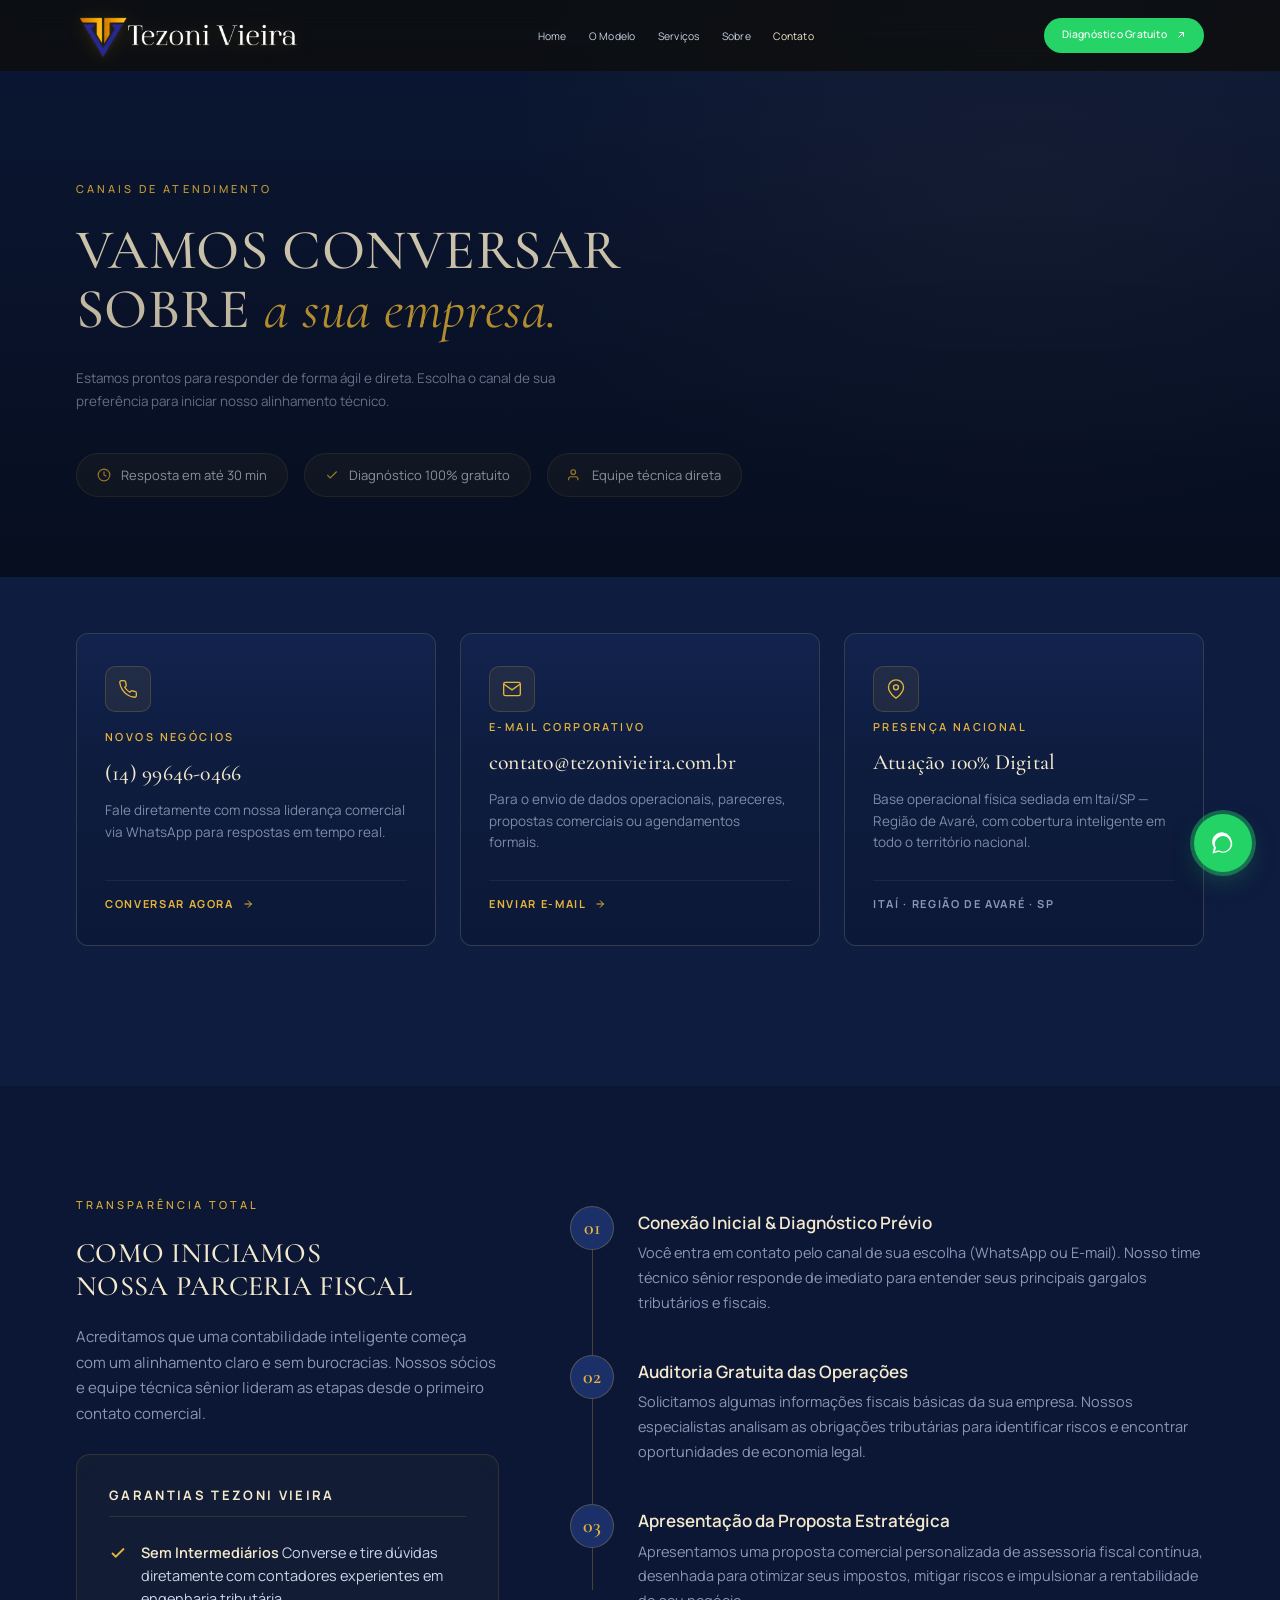
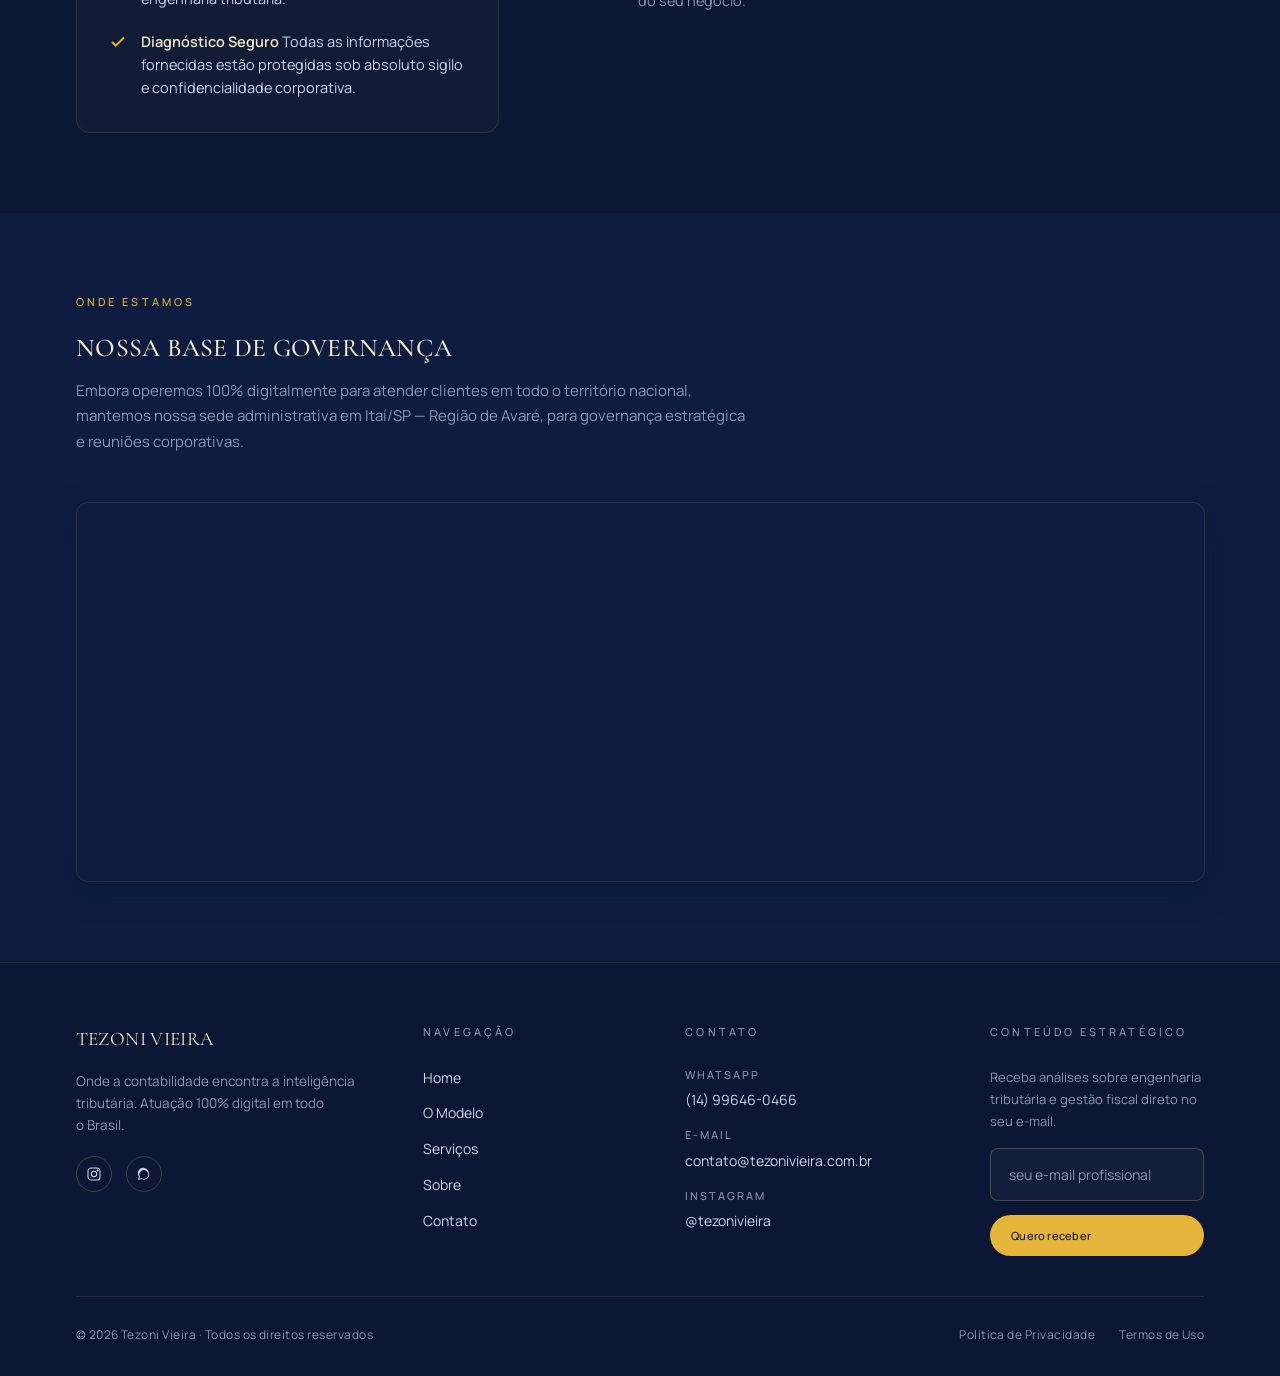
==== contato.html @ f027169f "Converter imagens para WebP e otimizar performance - Todas as imagens PNG/JPEG convertidas para WebP" ====
<!doctype html>
<html lang="pt-BR">
<head>
<!-- Google Tag Manager -->
<script>(function(w,d,s,l,i){w[l]=w[l]||[];w[l].push({'gtm.start':
new Date().getTime(),event:'gtm.js'});var f=d.getElementsByTagName(s)[0],
j=d.createElement(s),dl=l!='dataLayer'?'&l='+l:'';j.async=true;j.src=
'https://www.googletagmanager.com/gtm.js?id='+i+dl;f.parentNode.insertBefore(j,f);
})(window,document,'script','dataLayer','GTM-M9VPGPZN');</script>
<!-- End Google Tag Manager -->
  <meta charset="utf-8">
  <meta name="viewport" content="width=device-width,initial-scale=1">
  <title>Contato | Tezoni Vieira</title>
  <meta name="description" content="Fale diretamente com os sócios e especialistas da Tezoni Vieira. Atendimento ágil, e-mail e diagnóstico tributário gratuito.">
  <link rel="preconnect" href="https://fonts.googleapis.com">
  <link rel="preconnect" href="https://fonts.gstatic.com" crossorigin>
  <link href="https://fonts.googleapis.com/css2?family=Cormorant+Garamond:ital,wght@0,400;0,500;0,600;0,700;1,400;1,500;1,600&family=Manrope:wght@400;500;600;700&display=swap" rel="stylesheet">
  <link rel="stylesheet" href="styles.css">
  <style>
    /* ── Contato page styles ── */

    /* Grid de contatos principal */
    .ct-grid {
      display: grid;
      grid-template-columns: repeat(3, 1fr);
      gap: 24px;
      margin-bottom: 80px;
    }
    .ct-card {
      position: relative;
      border-radius: 12px;
      overflow: hidden;
      aspect-ratio: 1.15;
      display: flex;
      flex-direction: column;
      text-decoration: none;
      border: 1px solid var(--line);
      background: var(--bg-card);
      transition: border-color 0.4s ease, transform 0.4s ease, box-shadow 0.4s ease;
    }
    .ct-card:hover {
      border-color: var(--tan);
      transform: translateY(-4px);
      box-shadow: 0 12px 30px rgba(11, 23, 52, 0.5), 0 0 20px rgba(229, 180, 58, 0.08);
    }
    .ct-bg {
      position: absolute;
      inset: 0;
      background-size: cover;
      background-position: center;
      transition: transform .7s ease, filter .7s ease;
      filter: grayscale(40%) brightness(0.6);
    }
    .ct-card:hover .ct-bg {
      transform: scale(1.06);
      filter: grayscale(0%) brightness(0.8);
    }
    .ct-overlay {
      position: absolute;
      inset: 0;
      background: linear-gradient(to top, rgba(11,23,52,0.95) 0%, rgba(11,23,52,0.7) 60%, rgba(11,23,52,0.3) 100%);
      display: flex;
      flex-direction: column;
      padding: 32px 28px;
      transition: background .4s;
      z-index: 2;
    }
    .ct-card:hover .ct-overlay {
      background: linear-gradient(to top, rgba(11,23,52,0.98) 0%, rgba(229,180,58,0.1) 100%);
    }
    .ct-icon {
      width: 46px;
      height: 46px;
      border-radius: 10px;
      background: rgba(229,180,58,0.08);
      border: 1px solid rgba(229,180,58,0.2);
      display: grid;
      place-items: center;
      color: var(--tan);
      margin-bottom: auto;
      transition: all 0.3s ease;
    }
    .ct-card:hover .ct-icon {
      background: rgba(229,180,58,0.18);
      border-color: var(--tan);
      color: var(--cream);
    }
    .ct-label {
      font-size: 11px;
      letter-spacing: 0.22em;
      text-transform: uppercase;
      color: var(--tan);
      margin-bottom: 8px;
      font-weight: 600;
    }
    .ct-val {
      font-family: 'Cormorant Garamond', serif;
      font-size: 1.7rem;
      color: var(--cream);
      font-weight: 500;
      margin-bottom: 8px;
      letter-spacing: 0.01em;
    }
    .ct-text {
      font-size: 13.5px;
      color: var(--text-soft);
      line-height: 1.6;
      opacity: 0.9;
      margin-bottom: 20px;
    }
    .ct-action {
      margin-top: auto;
      display: flex;
      align-items: center;
      gap: 8px;
      font-family: 'Manrope', sans-serif;
      font-size: 11px;
      font-weight: 700;
      color: var(--tan);
      text-transform: uppercase;
      letter-spacing: 0.15em;
      padding-top: 14px;
      border-top: 1px solid rgba(255,255,255,0.06);
      transition: color 0.3s ease;
    }
    .ct-card:hover .ct-action {
      color: var(--cream);
    }
    .ct-arrow {
      transition: transform 0.3s ease;
    }
    .ct-card:hover .ct-arrow {
      transform: translate(3px, -3px);
    }

    /* Hero Badges */
    .ct-hero-badges {
      display: flex;
      gap: 16px;
      margin-top: 40px;
      flex-wrap: wrap;
    }
    .ct-badge {
      display: flex;
      align-items: center;
      gap: 10px;
      padding: 10px 20px;
      background: rgba(229,180,58,0.06);
      border: 1px solid var(--line);
      border-radius: 999px;
      font-size: 13px;
      color: var(--text);
      transition: border-color 0.3s, background 0.3s;
    }
    .ct-badge:hover {
      border-color: rgba(229,180,58,0.3);
      background: rgba(229,180,58,0.1);
    }
    .ct-badge svg {
      flex: 0 0 14px;
      color: var(--tan);
    }

    /* Layout timeline e diferenciais */
    .ct-flow {
      display: grid;
      grid-template-columns: 1.2fr 1.8fr;
      gap: 72px;
      margin-top: 30px;
      align-items: start;
    }
    .ct-callout {
      background: rgba(229,180,58,0.03);
      border: 1px solid var(--line);
      border-radius: 14px;
      padding: 32px;
      margin-top: 24px;
      box-shadow: inset 0 0 20px rgba(229,180,58,0.02);
    }
    .ct-callout h3 {
      font-family: 'Manrope', sans-serif;
      font-size: 13px;
      font-weight: 700;
      color: var(--cream);
      letter-spacing: 0.18em;
      text-transform: uppercase;
      margin-bottom: 24px;
      border-bottom: 1px solid var(--line);
      padding-bottom: 12px;
    }
    .ct-callout-item {
      display: flex;
      align-items: flex-start;
      gap: 14px;
      font-size: 14.5px;
      color: var(--text);
      margin-bottom: 20px;
      line-height: 1.6;
    }
    .ct-callout-item:last-child {
      margin-bottom: 0;
    }
    .ct-callout-item strong {
      color: var(--cream);
      font-weight: 600;
    }
    .ct-callout-item svg {
      flex: 0 0 18px;
      color: var(--tan);
      margin-top: 3px;
    }

    .steps-list {
      position: relative;
      display: flex;
      flex-direction: column;
      gap: 40px;
    }
    .steps-list::before {
      content: "";
      position: absolute;
      left: 22px;
      top: 24px;
      bottom: 24px;
      width: 1px;
      background: var(--line-2);
      z-index: 1;
    }
    .step-item {
      position: relative;
      display: flex;
      gap: 24px;
    }
    .step-number {
      flex: 0 0 44px;
      height: 44px;
      border-radius: 50%;
      background: var(--bg-card-2);
      border: 1px solid var(--line-2);
      color: var(--tan);
      font-family: 'Cormorant Garamond', serif;
      font-size: 20px;
      font-weight: 600;
      display: grid;
      place-items: center;
      position: relative;
      z-index: 2;
      transition: all 0.3s ease;
    }
    .step-item:hover .step-number {
      background: var(--tan);
      color: #1a1612;
      border-color: var(--tan);
    }
    .step-content {
      flex: 1;
      padding-top: 6px;
    }
    .step-content h3 {
      font-family: 'Manrope', sans-serif;
      font-size: 17px;
      font-weight: 600;
      color: var(--cream);
      margin-bottom: 8px;
      text-transform: none;
      letter-spacing: 0;
    }
    .step-content p {
      font-size: 14.5px;
      color: var(--text-soft);
      line-height: 1.7;
      margin: 0;
    }

    /* Seção Mapa e Localização */
    .map-container {
      position: relative;
      width: 100%;
      height: 380px;
      border-radius: 12px;
      overflow: hidden;
      border: 1px solid var(--line);
      margin-top: 48px;
      box-shadow: 0 10px 30px rgba(11,23,52,0.4);
    }
    .map-container iframe {
      width: 100%;
      height: 100%;
      border: 0;
      filter: grayscale(1) invert(0.92) contrast(1.1) brightness(0.95);
      opacity: 0.85;
      transition: all 0.5s ease;
    }
    .map-container:hover iframe {
      opacity: 1;
      filter: grayscale(0.4) invert(0.92) contrast(1.1) brightness(0.95);
    }

    /* Responsividade */
    @media(max-width:920px){
      .ct-grid {
        grid-template-columns: 1fr;
        gap: 20px;
        margin-bottom: 60px;
      }
      .ct-card {
        aspect-ratio: auto;
        min-height: 220px;
      }
      .ct-flow {
        grid-template-columns: 1fr;
        gap: 48px;
      }
      .map-container {
        height: 300px;
        margin-top: 32px;
      }
    }
  </style>
</head>
<body>
<!-- Google Tag Manager (noscript) -->
<noscript><iframe src="https://www.googletagmanager.com/ns.html?id=GTM-M9VPGPZN"
height="0" width="0" style="display:none;visibility:hidden"></iframe></noscript>
<!-- End Google Tag Manager (noscript) -->

<div class="bg-texture"></div>

<header class="site-header" id="siteHeader">
  <div class="container nav">
    <a class="brand brand-mark" href="index.html" aria-label="Tezoni Vieira">
      <img src="images/logo_premium.webp" alt="Tezoni Vieira" class="brand-logo brand-logo-premium">
    </a>
    <nav><ul class="nav-links">
      <li><a href="index.html">Home</a></li>
      <li><a href="o-modelo.html">O Modelo</a></li>
      <li><a href="servicos.html">Serviços</a></li>
      <li><a href="sobre.html">Sobre</a></li>
      <li><a href="contato.html" class="active">Contato</a></li>
    </ul></nav>
    <div class="nav-cta">
      <a class="btn btn-whatsapp" href="https://wa.me/5514996460466?text=Ol%C3%A1%2C%20vi%20seu%20site%20no%20Google.%20Gostaria%20de%20mais%20informa%C3%A7%C3%B5es." target="_blank" rel="noopener">
        <span>Diagnóstico Gratuito</span>
        <svg class="btn-arrow" width="12" height="12" viewBox="0 0 24 24" fill="none" stroke="currentColor" stroke-width="2"><path d="M7 17L17 7M9 7h8v8"/></svg>
      </a>
      <button class="menu-toggle" aria-label="Menu"><span></span></button>
    </div>
  </div>
</header>

<!-- HERO -->
<section class="hero" style="padding-top:180px;padding-bottom:80px">
  <div class="container">
    <div style="max-width:760px">
      <span class="eyebrow">Canais de Atendimento</span>
      <h1>Vamos conversar sobre <em class="accent">a sua empresa.</em></h1>
      <p class="lead" style="margin-top:20px">Estamos prontos para responder de forma ágil e direta. Escolha o canal de sua preferência para iniciar nosso alinhamento técnico.</p>
      <div class="ct-hero-badges">
        <span class="ct-badge"><svg width="14" height="14" viewBox="0 0 24 24" fill="none" stroke="currentColor" stroke-width="2"><circle cx="12" cy="12" r="10"/><polyline points="12 6 12 12 16 14"/></svg>Resposta em até 30 min</span>
        <span class="ct-badge"><svg width="14" height="14" viewBox="0 0 24 24" fill="none" stroke="currentColor" stroke-width="2"><polyline points="20 6 9 17 4 12"/></svg>Diagnóstico 100% gratuito</span>
        <span class="ct-badge"><svg width="14" height="14" viewBox="0 0 24 24" fill="none" stroke="currentColor" stroke-width="2"><path d="M17 21v-2a4 4 0 0 0-4-4H5a4 4 0 0 0-4 4v2"/><circle cx="9" cy="7" r="4"/></svg>Equipe técnica direta</span>
      </div>
    </div>
  </div>
</section>

<!-- CANAIS DIRETOS -->
<section class="section section--alt" style="padding-top:56px; padding-bottom:60px">
  <div class="container">
    
    <div class="ct-grid">
      <!-- WhatsApp Comercial -->
      <a href="https://wa.me/5514996460466?text=Ol%C3%A1%2C%20vi%20seu%20site%20no%20Google.%20Gostaria%20de%20mais%20informa%C3%A7%C3%B5es." target="_blank" class="ct-card reveal">
        <div class="ct-bg" style="background-image:url('https://images.unsplash.com/photo-1556740758-90de374c12ad?q=80&w=800&auto=format&fit=crop')"></div>
        <div class="ct-overlay">
          <div class="ct-icon">
            <svg width="20" height="20" viewBox="0 0 24 24" fill="none" stroke="currentColor" stroke-width="1.6"><path d="M22 16.92v3a2 2 0 0 1-2.18 2 19.79 19.79 0 0 1-8.63-3.07 19.5 19.5 0 0 1-6-6 19.79 19.79 0 0 1-3.07-8.67A2 2 0 0 1 4.11 2h3a2 2 0 0 1 2 1.72 12.84 12.84 0 0 0 .7 2.81 2 2 0 0 1-.45 2.11L8.09 9.91a16 16 0 0 0 6 6l1.27-1.27a2 2 0 0 1 2.11-.45 12.84 12.84 0 0 0 2.81.7A2 2 0 0 1 22 16.92z"/></svg>
          </div>
          <div class="ct-label">Novos Negócios</div>
          <div class="ct-val">(14) 99646-0466</div>
          <div class="ct-text">Fale diretamente com nossa liderança comercial via WhatsApp para respostas em tempo real.</div>
          <div class="ct-action">
            <span>Conversar Agora</span>
            <svg class="ct-arrow" width="12" height="12" viewBox="0 0 24 24" fill="none" stroke="currentColor" stroke-width="2"><path d="M5 12h14M12 5l7 7-7 7"/></svg>
          </div>
        </div>
      </a>

      <!-- E-mail Central -->
      <a href="mailto:contato@tezonivieira.com.br" class="ct-card reveal">
        <div class="ct-bg" style="background-image:url('https://images.unsplash.com/photo-1521791136064-7986c2920216?q=80&w=800&auto=format&fit=crop')"></div>
        <div class="ct-overlay">
          <div class="ct-icon">
            <svg width="20" height="20" viewBox="0 0 24 24" fill="none" stroke="currentColor" stroke-width="1.6"><path d="M4 4h16c1.1 0 2 .9 2 2v12c0 1.1-.9 2-2 2H4c-1.1 0-2-.9-2-2V6c0-1.1.9-2 2-2z"/><polyline points="22,6 12,13 2,6"/></svg>
          </div>
          <div class="ct-label">E-mail Corporativo</div>
          <div class="ct-val">contato@tezonivieira.com.br</div>
          <div class="ct-text">Para o envio de dados operacionais, pareceres, propostas comerciais ou agendamentos formais.</div>
          <div class="ct-action">
            <span>Enviar E-mail</span>
            <svg class="ct-arrow" width="12" height="12" viewBox="0 0 24 24" fill="none" stroke="currentColor" stroke-width="2"><path d="M5 12h14M12 5l7 7-7 7"/></svg>
          </div>
        </div>
      </a>

      <!-- Sede Física / Presença -->
      <div class="ct-card reveal">
        <div class="ct-bg" style="background-image:url('https://images.unsplash.com/photo-1497215728101-856f4ea42174?q=80&w=800&auto=format&fit=crop')"></div>
        <div class="ct-overlay">
          <div class="ct-icon">
            <svg width="20" height="20" viewBox="0 0 24 24" fill="none" stroke="currentColor" stroke-width="1.6"><path d="M21 10c0 7-9 13-9 13s-9-6-9-13a9 9 0 0 1 18 0z"/><circle cx="12" cy="10" r="3"/></svg>
          </div>
          <div class="ct-label">Presença Nacional</div>
          <div class="ct-val">Atuação 100% Digital</div>
          <div class="ct-text">Base operacional física sediada em Itaí/SP — Região de Avaré, com cobertura inteligente em todo o território nacional.</div>
          <div class="ct-action select-none" style="border-top: 1px solid rgba(255,255,255,0.06);">
            <span style="color:var(--text-soft)">Itaí · Região de Avaré · SP</span>
          </div>
        </div>
      </div>
    </div>

  </div>
</section>

<!-- TIMELINE DE ONBOARDING -->
<section class="section" style="padding-top:80px; padding-bottom:80px">
  <div class="container">
    
    <div class="ct-flow">
      <!-- Coluna da Esquerda: Filosofia de Atendimento -->
      <div class="reveal">
        <span class="eyebrow">Transparência total</span>
        <h2 style="font-size:2.2rem; line-height:1.2; margin-bottom:20px">Como iniciamos nossa parceria fiscal</h2>
        <p style="color:var(--text-soft); font-size:15px; line-height:1.7; margin-bottom:28px">
          Acreditamos que uma contabilidade inteligente começa com um alinhamento claro e sem burocracias. Nossos sócios e equipe técnica sênior lideram as etapas desde o primeiro contato comercial.
        </p>

        <div class="ct-callout">
          <h3>Garantias Tezoni Vieira</h3>
          <div class="ct-callout-item">
            <svg width="18" height="18" viewBox="0 0 24 24" fill="none" stroke="currentColor" stroke-width="2.5"><polyline points="20 6 9 17 4 12"/></svg>
            <div>
              <strong>Sem Intermediários</strong>
              <span>Converse e tire dúvidas diretamente com contadores experientes em engenharia tributária.</span>
            </div>
          </div>
          <div class="ct-callout-item">
            <svg width="18" height="18" viewBox="0 0 24 24" fill="none" stroke="currentColor" stroke-width="2.5"><polyline points="20 6 9 17 4 12"/></svg>
            <div>
              <strong>Diagnóstico Seguro</strong>
              <span>Todas as informações fornecidas estão protegidas sob absoluto sigilo e confidencialidade corporativa.</span>
            </div>
          </div>
        </div>
      </div>

      <!-- Coluna da Direita: Os Passos -->
      <div class="reveal" style="padding-top:10px">
        <div class="steps-list">
          <!-- Passo 1 -->
          <div class="step-item">
            <div class="step-number">01</div>
            <div class="step-content">
              <h3>Conexão Inicial & Diagnóstico Prévio</h3>
              <p>Você entra em contato pelo canal de sua escolha (WhatsApp ou E-mail). Nosso time técnico sênior responde de imediato para entender seus principais gargalos tributários e fiscais.</p>
            </div>
          </div>

          <!-- Passo 2 -->
          <div class="step-item">
            <div class="step-number">02</div>
            <div class="step-content">
              <h3>Auditoria Gratuita das Operações</h3>
              <p>Solicitamos algumas informações fiscais básicas da sua empresa. Nossos especialistas analisam as obrigações tributárias para identificar riscos e encontrar oportunidades de economia legal.</p>
            </div>
          </div>

          <!-- Passo 3 -->
          <div class="step-item">
            <div class="step-number">03</div>
            <div class="step-content">
              <h3>Apresentação da Proposta Estratégica</h3>
              <p>Apresentamos uma proposta comercial personalizada de assessoria fiscal contínua, desenhada para otimizar seus impostos, mitigar riscos e impulsionar a rentabilidade do seu negócio.</p>
            </div>
          </div>
        </div>
      </div>
    </div>

  </div>
</section>

<!-- LOCALIZAÇÃO / MAPA -->
<section class="section section--alt" style="padding-top:80px; padding-bottom:80px">
  <div class="container">
    <div style="max-width:680px; margin-bottom:40px" class="reveal">
      <span class="eyebrow">Onde Estamos</span>
      <h2 style="font-size:2rem; margin-bottom:16px">Nossa Base de Governança</h2>
      <p style="color:var(--text-soft); font-size:15px; margin:0">Embora operemos 100% digitalmente para atender clientes em todo o território nacional, mantemos nossa sede administrativa em Itaí/SP — Região de Avaré, para governança estratégica e reuniões corporativas.</p>
    </div>

    <div class="map-container reveal">
      <iframe src="https://www.google.com/maps/embed?pb=!1m18!1m12!1m3!1d3656.0!2d-49.090019!3d-23.4198041!2m3!1f0!2f0!3f0!3m2!1i1024!2i768!4f13.1!3m3!1m2!1s0x94c16bfcc7c9dd15%3A0x7dde608e6b63e17e!2sTezoni%20Vieira%20Assessoria%20Tribut%C3%A1ria!5e0!3m2!1spt!2sbr!4v1716681600000!5m2!1spt!2sbr" allowfullscreen="" loading="lazy" referrerpolicy="no-referrer-when-downgrade"></iframe>
    </div>
  </div>
</section>

<!-- FOOTER -->
<footer class="footer">
  <div class="container">
    <div class="footer-grid">
      <div class="footer-brand">
        <span class="name">Tezoni Vieira</span>
        <p>Onde a contabilidade encontra a inteligência tributária. Atuação 100% digital em todo o Brasil.</p>
        <div class="footer-social">
          <a href="https://instagram.com/tezonivieira" target="_blank" rel="noopener" aria-label="Instagram"><svg viewBox="0 0 24 24" fill="none" stroke="currentColor" stroke-width="1.6"><rect x="3" y="3" width="18" height="18" rx="5"/><circle cx="12" cy="12" r="4"/><circle cx="17.5" cy="6.5" r="0.8" fill="currentColor"/></svg></a>
          <a href="https://wa.me/5514996460466?text=Ol%C3%A1%2C%20vi%20seu%20site%20no%20Google.%20Gostaria%20de%20mais%20informa%C3%A7%C3%B5es." target="_blank" rel="noopener" aria-label="WhatsApp"><svg viewBox="0 0 24 24" fill="currentColor"><path d="M17.6 6.3A8 8 0 0 0 4.2 15.6L3 21l5.5-1.4a8 8 0 0 0 11-9.6 8 8 0 0 0-1.9-3.7zM12 19.4a6.6 6.6 0 0 1-3.4-1l-.2-.1-3.3.9.9-3.2-.2-.3a6.7 6.7 0 1 1 6.2 3.7z"/></svg></a>
        </div>
      </div>
      <div>
        <h4>Navegação</h4>
        <ul>
          <li><a href="index.html">Home</a></li>
          <li><a href="o-modelo.html">O Modelo</a></li>
          <li><a href="servicos.html">Serviços</a></li>
          <li><a href="sobre.html">Sobre</a></li>
          <li><a href="contato.html">Contato</a></li>
        </ul>
      </div>
      <div class="footer-contact">
        <h4>Contato</h4>
        <div><strong>WhatsApp</strong>(14) 99646-0466</div>
        <div><strong>E-mail</strong>contato@tezonivieira.com.br</div>
        <div><strong>Instagram</strong>@tezonivieira</div>
      </div>
      <div class="footer-form">
        <h4>Conteúdo estratégico</h4>
        <p style="font-size:13px;color:var(--text-soft);margin-bottom:16px">Receba análises sobre engenharia tributária e gestão fiscal direto no seu e-mail.</p>
        <form class="brasil-form" onsubmit="event.preventDefault();this.querySelector('button').textContent='Inscrito ✓'">
          <input type="email" placeholder="seu e-mail profissional" required>
          <button class="btn btn-tan" type="submit">Quero receber</button>
        </form>
      </div>
    </div>
    <div class="footer-bottom">
      <span>© 2026 Tezoni Vieira · Todos os direitos reservados</span>
      <div style="display:flex;gap:24px"><a href="#">Política de Privacidade</a><a href="#">Termos de Uso</a></div>
    </div>
  </div>
</footer>

<a class="wa-float" href="https://wa.me/5514996460466?text=Ol%C3%A1%2C%20vi%20seu%20site%20no%20Google.%20Gostaria%20de%20mais%20informa%C3%A7%C3%B5es." target="_blank" rel="noopener" aria-label="WhatsApp"><svg viewBox="0 0 24 24" fill="currentColor"><path d="M17.6 6.3A8 8 0 0 0 4.2 15.6L3 21l5.5-1.4a8 8 0 0 0 11-9.6 8 8 0 0 0-1.9-3.7zM12 19.4a6.6 6.6 0 0 1-3.4-1l-.2-.1-3.3.9.9-3.2-.2-.3a6.7 6.7 0 1 1 6.2 3.7z"/></svg></a>

<script>
  // Header scroll effect
  const header = document.getElementById('siteHeader');
  window.addEventListener('scroll', () => {
    header.classList.toggle('scrolled', window.scrollY > 20);
  });

  // Menu mobile
  const toggle = document.querySelector('.menu-toggle');
  const navLinks = document.querySelector('.nav-links');
  toggle && toggle.addEventListener('click', () => {
    const open = navLinks.classList.toggle('nav-open');
    toggle.setAttribute('aria-expanded', open);
  });
  // Close mobile menu on link click
  navLinks && navLinks.querySelectorAll('a').forEach(a => {
    a.addEventListener('click', () => navLinks.classList.remove('nav-open'));
  });

  // Reveal on scroll
  const reveals = document.querySelectorAll('.reveal');
  const obs = new IntersectionObserver((entries) => {
    entries.forEach(e => {
      if (e.isIntersecting) {
        e.target.classList.add('in');
        obs.unobserve(e.target);
      }
    });
  }, { threshold: 0.1, rootMargin: '0px 0px -40px 0px' });
  reveals.forEach(r => obs.observe(r));
</script>
</body>
</html>
---- styles.css ----
/* ==========================================================
   TEZONI VIEIRA — Dark editorial theme (refs site1/site3)
   ========================================================== */

:root{
  /* navy + gold palette (logo-driven) */
  --bg:#0B1734;
  --bg-2:#0E1C3F;
  --bg-3:#13234D;
  --bg-card:#152858;
  --bg-card-2:#1B3068;
  --line:rgba(229,180,58,0.14);
  --line-2:rgba(229,180,58,0.28);
  --tan:#E5B43A;          /* gold from logo, primary CTA */
  --tan-soft:#F2C95A;
  --tan-deep:#B98F22;
  --cream:#F4E9CC;
  --text:#cdd5e8;
  --text-soft:#8b97b5;
  --gold:#E5B43A;
  --gold-soft:#F2C95A;
  --navy:#0B1734;
}

*,*::before,*::after{box-sizing:border-box}
html{scroll-behavior:smooth;background:var(--bg);font-size:80%}
body{
  margin:0;
  font-family:'Manrope',ui-sans-serif,system-ui,sans-serif;
  font-size:1rem;line-height:1.7;
  color:var(--text);
  background:var(--bg);
  -webkit-font-smoothing:antialiased;
  text-rendering:optimizeLegibility;
}
img{display:block;max-width:100%}
a{color:inherit;text-decoration:none}
button{font:inherit;cursor:pointer;border:none;background:none;color:inherit}

/* ---------- Type ---------- */
h1,h2,h3,h4{
  font-family:'Cormorant Garamond','Playfair Display',Georgia,serif;
  font-weight:500;color:var(--cream);letter-spacing:0;margin:0;
  text-wrap:balance;
}
h1,h2{text-transform:uppercase;letter-spacing:0.01em}
h1{font-size:clamp(2.4rem,4.6vw,4.4rem);line-height:1.05;font-weight:500}
h2{font-size:clamp(1.9rem,3.4vw,3rem);line-height:1.1;font-weight:500}
h3{font-size:1.4rem;line-height:1.25;font-weight:500;text-transform:uppercase;letter-spacing:0.02em}
p{margin:0 0 1em;text-wrap:pretty;color:var(--text)}

/* ---------- Layout ---------- */
.container{max-width:1180px;margin:0 auto;padding:0 2rem}
.narrow{max-width:840px;margin:0 auto;padding:0 2rem}
.section{padding:7.5rem 0;position:relative}
.section--alt{background:var(--bg-2)}

/* ---------- Background texture ---------- */
.bg-texture{
  position:absolute;inset:0;pointer-events:none;
  background:
    radial-gradient(ellipse 800px 500px at 10% 20%, rgba(201,168,138,0.04), transparent 60%),
    radial-gradient(ellipse 600px 400px at 90% 80%, rgba(201,168,138,0.03), transparent 60%);
}

/* ---------- Eyebrow ---------- */
.eyebrow{
  display:block;
  font-family:'Manrope',sans-serif;
  font-size:11px;font-weight:500;letter-spacing:0.28em;text-transform:uppercase;
  color:var(--tan);
  margin-bottom:22px;
}

.section-head{margin-bottom:64px;max-width:780px}
.section-head .lead{font-size:1.05rem;color:var(--text-soft);margin-top:18px}

/* ---------- Buttons (pill, tan) ---------- */
.btn{
  display:inline-flex;align-items:center;gap:0.625rem;
  font-family:'Manrope',sans-serif;font-size:0.875rem;font-weight:500;
  padding:0.875rem 1.625rem;border-radius:999px;
  transition:transform .25s ease, background .25s ease, color .25s, border-color .25s;
  letter-spacing:0.02em;
}
.btn-tan{background:var(--tan);color:#1a1612}
.btn-tan:hover{background:var(--tan-soft);transform:translateY(-1px)}
.btn-whatsapp{background:#25D366;color:#fff}
.btn-whatsapp:hover{background:#1ebe57;transform:translateY(-1px);color:#fff}
.btn-ghost{border:1px solid rgba(237,226,210,0.25);color:var(--cream)}
.btn-ghost:hover{border-color:var(--tan);color:var(--tan)}
.btn-arrow{transition:transform .3s}
.btn:hover .btn-arrow{transform:translate(2px,-2px)}

/* ==========================================================
   HEADER
   ========================================================== */
.site-header{
  position:fixed;top:0;left:0;right:0;z-index:80;overflow:visible;
  padding:1.125rem 0;
  background:rgba(14,13,11,0.78);
  backdrop-filter:blur(14px);-webkit-backdrop-filter:blur(14px);
  border-bottom:1px solid transparent;
  transition:border-color .3s, background .3s;
}
.site-header.scrolled{border-bottom-color:var(--line);background:rgba(14,13,11,0.92)}
.nav{display:flex;align-items:center;justify-content:space-between;gap:2.5rem}
.brand{display:flex;align-items:center}
.brand-mark{display:flex;align-items:center}
.brand-logo{
  height:5rem;width:auto;
  position:relative;
  margin-top:-0.875rem;
  margin-bottom:-0.875rem;
}
.brand-logo-premium {
  filter: drop-shadow(0 2px 10px rgba(229, 180, 58, 0.16)) drop-shadow(0 1px 2px rgba(229, 180, 58, 0.08)) saturate(1.15) contrast(1.05);
  transition: all 0.4s cubic-bezier(0.25, 0.8, 0.25, 1);
}
.brand-logo-premium:hover {
  filter: drop-shadow(0 4px 18px rgba(229, 180, 58, 0.35)) drop-shadow(0 2px 4px rgba(229, 180, 58, 0.12)) saturate(1.25) contrast(1.1) brightness(1.03);
  transform: translateY(-1px) scale(1.02);
}
.brand-mark .v{
  width:2rem;height:2rem;display:grid;place-items:center;
}
.brand-mark .name{
  font-family:'Cormorant Garamond',serif;font-size:1.45rem;color:var(--cream);
  letter-spacing:0.02em;text-transform:uppercase;font-weight:500;
  white-space:nowrap;
}
.nav-links{display:flex;gap:1.75rem;list-style:none;margin:0;padding:0}
@media (max-width:1100px){.nav-links{gap:1.25rem}.nav-links a{font-size:0.78rem}}
.nav-links a{
  font-size:0.8125rem;font-weight:400;color:var(--text);letter-spacing:0.02em;
  position:relative;padding:0.375rem 0;transition:color .2s;
  white-space:nowrap;
}
.nav-links a:hover{color:var(--tan)}
.nav-links a.active{color:var(--cream)}
.nav-cta{display:flex;align-items:center;gap:0.875rem}
.nav-cta .btn{padding:0.6875rem 1.375rem;font-size:0.8125rem}
.menu-toggle{display:none;width:2.5rem;height:2.5rem;align-items:center;justify-content:center}
.menu-toggle span{display:block;width:1.375rem;height:1.5px;background:var(--cream);position:relative}
.menu-toggle span::before,.menu-toggle span::after{content:"";position:absolute;left:0;width:1.375rem;height:1.5px;background:var(--cream)}
.menu-toggle span::before{top:-0.375rem}.menu-toggle span::after{top:0.375rem}

/* ==========================================================
   HERO
   ========================================================== */
.hero{
  padding:170px 0 90px;position:relative;overflow:hidden;
  background:
    radial-gradient(ellipse 900px 600px at 80% 30%, rgba(201,168,138,0.06), transparent 60%),
    var(--bg);
}
.hero::before{
  content:"";position:absolute;inset:0;
  background:linear-gradient(180deg, transparent 0%, rgba(0,0,0,0.4) 100%);
  pointer-events:none;z-index:0;
}
/* Imagem do hero — posicionada na seção inteira, lado direito */
.hero .photo{
  position:absolute;
  top:0;right:0;
  width:44%;
  height:100%;
  object-fit:cover;
  object-position:top center;
  display:block;
  z-index:1;
  -webkit-mask-image:
    linear-gradient(to right, transparent 0%, black 32%),
    linear-gradient(to top, transparent 0%, black 18%),
    linear-gradient(to bottom, transparent 0%, black 14%);
  -webkit-mask-composite:destination-in;
  mask-image:
    linear-gradient(to right, transparent 0%, black 32%),
    linear-gradient(to top, transparent 0%, black 18%),
    linear-gradient(to bottom, transparent 0%, black 14%);
  mask-composite:intersect;
}
.hero-grid{
  display:grid;grid-template-columns:1.1fr 0.9fr;gap:72px;align-items:center;position:relative;z-index:2;
}
.hero h1{margin-bottom:28px}
.hero h1 .accent{color:var(--tan);font-style:italic;text-transform:none;font-weight:400}
.hero .lead{font-size:1.05rem;color:var(--text-soft);margin-bottom:36px;max-width:540px}
.hero-bullets{list-style:none;margin:0 0 40px;padding:0;display:flex;flex-direction:column;gap:14px}
.hero-bullets li{display:flex;align-items:flex-start;gap:14px;font-size:14.5px;color:var(--text)}
.hero-bullets .check{
  flex:0 0 22px;width:22px;height:22px;border-radius:50%;
  background:transparent;border:1px solid var(--tan);color:var(--tan);
  display:grid;place-items:center;font-weight:400;font-size:11px;
  margin-top:3px;
}
.hero-cta{display:flex;align-items:center;gap:16px;flex-wrap:wrap}
.hero-micro{margin-top:20px;font-size:12px;color:var(--text-soft);letter-spacing:0.04em;display:flex;align-items:center;gap:10px}
.hero-micro .dot{width:5px;height:5px;border-radius:50%;background:var(--tan)}

/* HERO VISUAL — apenas container dos chips e deco, imagem está na seção */
.hero-visual{
  position:relative;
  min-height:1px;
}
.hero-visual .deco-circle{
  position:absolute;border:1px dashed rgba(229,180,58,0.3);border-radius:50%;
  pointer-events:none;z-index:3;
}
.hero-visual .deco-circle.c1{width:160px;height:160px;top:30px;left:-30px;animation:spin 40s linear infinite}
.hero-visual .deco-circle.c2{width:90px;height:90px;bottom:60px;right:-20px;border-style:solid;border-color:rgba(229,180,58,0.18);animation:spin 60s linear infinite reverse}
@keyframes spin{to{transform:rotate(360deg)}}
.hero-visual .deco-dots{
  position:absolute;top:20px;right:30px;width:90px;height:90px;
  background-image:radial-gradient(circle, rgba(229,180,58,0.4) 1px, transparent 1px);
  background-size:12px 12px;
  opacity:.6;pointer-events:none;z-index:3;
}
.hero-visual .deco-line{
  position:absolute;left:0;right:0;bottom:18%;height:1px;
  background:linear-gradient(90deg,transparent,rgba(229,180,58,0.35),transparent);
  pointer-events:none;z-index:3;
}
.hero-visual .float-chip{
  position:absolute;z-index:6;
  background:rgba(8,18,42,0.96);
  backdrop-filter:blur(14px);-webkit-backdrop-filter:blur(14px);
  border:1px solid rgba(229,180,58,0.25);
  border-radius:12px;padding:14px 18px;
  display:flex;align-items:center;gap:14px;
  box-shadow:0 8px 32px rgba(0,0,0,0.55), 0 0 0 1px rgba(255,255,255,0.04);
  animation:bob 4s ease-in-out infinite;
  min-width:220px;
}
/* c-stat: canto superior direito, bem na borda */
.hero-visual .float-chip.c-stat{top:8%;right:-24px;animation-delay:.4s}
/* c-trust: meio esquerdo, saindo para fora da coluna */
.hero-visual .float-chip.c-trust{top:42%;left:-32px;animation-delay:1.2s}
.hero-visual .float-chip .ic{
  width:36px;height:36px;border-radius:50%;
  background:var(--tan);color:var(--bg);display:grid;place-items:center;flex:0 0 36px;
  font-family:'Cormorant Garamond',serif;font-weight:700;font-size:0.95rem;letter-spacing:-0.03em;
}
.hero-visual .float-chip strong{
  color:#ffffff;display:block;
  font-family:'Manrope',sans-serif;font-weight:700;font-size:13.5px;
  letter-spacing:-0.01em;line-height:1.3;
}
.hero-visual .float-chip .chip-sub{
  display:block;font-family:'Manrope',sans-serif;font-size:11.5px;
  color:rgba(255,255,255,0.55);margin-top:2px;letter-spacing:0.01em;
}
/* Logo chip — centro horizontal da hero, 70% para baixo verticalmente */
.hero .float-chip.c-logo{
  position:absolute;
  top:70%;
  left:50%;
  margin-left:-90px;
  z-index:8;
  padding:10px;border-radius:50%;min-width:unset;width:180px;height:180px;
  display:flex;justify-content:center;align-items:center;
  background:#ffffff;
  border:2px solid rgba(229,180,58,0.4);
  box-shadow:0 8px 32px rgba(0,0,0,0.5), 0 0 0 6px rgba(229,180,58,0.1);
  animation:bob 4s ease-in-out infinite;animation-delay:2s;
}
.hero .float-chip.c-logo img{
  width:160px;height:160px;border-radius:50%;object-fit:cover;display:block;
}
@keyframes bob{0%,100%{transform:translateY(0)}50%{transform:translateY(-6px)}}
.hero-badge{
  position:absolute;left:-12px;bottom:40px;z-index:2;
  background:var(--bg-card-2);padding:14px 18px;border-radius:6px;
  display:flex;align-items:center;gap:12px;max-width:240px;
  border:1px solid var(--line-2);
  box-shadow:0 20px 40px -20px rgba(0,0,0,0.6);
}
.hero-badge .ic{
  width:36px;height:36px;border-radius:50%;background:var(--tan);color:var(--bg);
  display:grid;place-items:center;flex:0 0 36px;font-weight:600;font-family:'Cormorant Garamond',serif;font-size:1.1rem;
}
.hero-badge .lbl{font-size:12px;color:var(--text);line-height:1.4}
.hero-badge .lbl strong{color:var(--cream);display:block;font-weight:500;font-size:13px;font-family:'Cormorant Garamond',serif}

/* ==========================================================
   SECTION 2 — DIAGNÓSTICO
   ========================================================== */
.diag-body p{font-size:1rem;color:var(--text);line-height:1.8}
.pull-quote{
  margin:48px 0 0;padding:32px 36px;
  background:var(--bg-card);
  border-left:2px solid var(--tan);
  font-family:'Cormorant Garamond',serif;
  font-size:clamp(1.3rem,2.1vw,1.7rem);
  font-style:italic;font-weight:400;
  color:var(--cream);line-height:1.4;
}

/* ==========================================================
   SECTION 3 — COMPARATIVO
   ========================================================== */
.compare{display:grid;grid-template-columns:1fr 1fr;gap:24px;margin-top:48px}
.compare-col{
  padding:44px 36px;border-radius:6px;
  border:1px solid var(--line);
  background:var(--bg-card);
  display:flex;flex-direction:column;
}
.compare-col.tezo{
  background:linear-gradient(165deg, var(--bg-card-2), var(--bg-card));
  border-color:var(--line-2);
  position:relative;overflow:hidden;
}
.compare-col.tezo::before{
  content:"";position:absolute;top:-30%;right:-30%;width:380px;height:380px;
  background:radial-gradient(circle, rgba(201,168,138,0.08), transparent 70%);
  pointer-events:none;
}
.compare-col h3{
  font-family:'Manrope',sans-serif;font-size:11px;font-weight:600;
  letter-spacing:0.28em;text-transform:uppercase;
  margin-bottom:18px;color:var(--text-soft);
}
.compare-col.tezo h3{color:var(--tan)}
.compare-col .title{
  font-family:'Cormorant Garamond',serif;font-size:1.6rem;line-height:1.2;
  text-transform:uppercase;color:var(--cream);font-weight:500;
  margin-bottom:28px;
}
.compare-col.trad .title{color:var(--text-soft)}
.compare-list{list-style:none;margin:0;padding:0}
.compare-list li{
  display:flex;align-items:center;gap:14px;
  padding:16px 0;border-top:1px solid var(--line);font-size:14.5px;
}
.compare-list li:first-child{border-top:0}
.compare-list .icon{
  flex:0 0 22px;width:22px;height:22px;border-radius:50%;
  display:grid;place-items:center;font-weight:500;font-size:11px;
}
.compare-col.trad .icon{background:transparent;border:1px solid rgba(237,226,210,0.18);color:var(--text-soft)}
.compare-col.tezo .icon{background:var(--tan);color:var(--bg)}
.compare-close{
  margin:56px auto 0;max-width:780px;text-align:center;
  font-family:'Cormorant Garamond',serif;font-size:1.4rem;font-style:italic;
  color:var(--cream);line-height:1.45;
}

/* ==========================================================
   SECTION 4 — PILARES (grid like ref site3)
   ========================================================== */
.pillars{display:grid;grid-template-columns:repeat(4,1fr);gap:18px;margin-top:48px}
.pillar{
  background:var(--bg-card);
  border:1px solid var(--line);
  border-radius:6px;
  padding:32px 24px 28px;
  text-align:center;
  position:relative;
  transition:border-color .3s, transform .3s, background .3s;
  display:flex;flex-direction:column;align-items:center;gap:14px;
}
.pillar:hover{border-color:var(--line-2);transform:translateY(-4px);background:var(--bg-card-2)}
.pillar-icon{
  width:54px;height:54px;border-radius:50%;
  background:rgba(201,168,138,0.08);
  border:1px solid var(--line-2);
  color:var(--tan);
  display:grid;place-items:center;
  margin-bottom:6px;
}
.pillar-icon svg{width:22px;height:22px}
.pillar-num{font-family:'Cormorant Garamond',serif;font-style:italic;font-size:.85rem;color:var(--text-soft);letter-spacing:0.18em;}
.pillar-divider{width:24px;height:1px;background:var(--tan);opacity:.5;margin:4px 0}
.pillar h3{font-size:1rem;color:var(--cream);font-family:'Cormorant Garamond',serif;text-transform:uppercase;letter-spacing:0.04em;font-weight:500;line-height:1.25}
.pillar p{font-size:13.5px;color:var(--text-soft);line-height:1.6;margin:0}
.pillars-close{
  margin:64px auto 0;text-align:center;max-width:740px;
  font-family:'Cormorant Garamond',serif;font-size:1.35rem;font-style:italic;
  color:var(--cream);line-height:1.45;
}

/* ==========================================================
   SECTION 5 — PARA QUEM
   ========================================================== */
.audience{display:grid;grid-template-columns:repeat(3,1fr);gap:18px;margin-top:48px}
.aud-card{
  background:var(--bg-card);
  border:1px solid var(--line);
  border-radius:6px;
  padding:32px 28px;
  display:flex;flex-direction:column;gap:14px;
  transition:border-color .3s, transform .3s, background .3s;
}
.aud-card:hover{border-color:var(--line-2);transform:translateY(-3px);background:var(--bg-card-2)}
.aud-icon{width:38px;height:38px;color:var(--tan)}
.aud-card h3{font-family:'Cormorant Garamond',serif;font-size:1.2rem;color:var(--cream);text-transform:uppercase;letter-spacing:0.02em}
.aud-card p{font-size:14px;color:var(--text-soft);margin:0;line-height:1.6}

/* ==========================================================
   SECTION 6 — INCLUSO (lista numerada elegante)
   ========================================================== */
.included{max-width:980px;margin:48px auto 0;display:flex;flex-direction:column}
.incl-item{
  display:grid;grid-template-columns:100px 1fr;gap:32px;align-items:center;
  padding:28px 0;border-top:1px solid var(--line);
}
.incl-item:first-child{border-top:0}
.incl-num{
  font-family:'Cormorant Garamond',serif;font-style:italic;
  font-size:3.2rem;line-height:1;font-weight:400;
  color:var(--tan);
}
.incl-content h3{font-family:'Cormorant Garamond',serif;font-size:1.3rem;color:var(--cream);margin-bottom:6px;text-transform:uppercase;letter-spacing:0.02em}
.incl-content p{font-size:14.5px;color:var(--text-soft);margin:0;line-height:1.6}
.incl-close{
  margin:64px auto 0;text-align:center;max-width:680px;
  font-family:'Cormorant Garamond',serif;font-size:1.5rem;font-style:italic;
  color:var(--cream);
}

/* ==========================================================
   SECTION 7 — NACIONAL
   ========================================================== */
.nacional{display:grid;grid-template-columns:repeat(3,1fr);gap:24px;margin-top:48px}
.nac-card{
  text-align:center;padding:40px 28px;
  background:var(--bg-card);border:1px solid var(--line);border-radius:6px;
  transition:border-color .3s, background .3s;
}
.nac-card:hover{border-color:var(--line-2);background:var(--bg-card-2)}
.nac-icon{
  width:64px;height:64px;margin:0 auto 22px;
  border:1px solid var(--line-2);border-radius:50%;
  display:grid;place-items:center;color:var(--tan);
  background:rgba(201,168,138,0.05);
}
.nac-icon svg{width:26px;height:26px}
.nac-card h3{font-family:'Cormorant Garamond',serif;font-size:1.2rem;color:var(--cream);margin-bottom:10px;text-transform:uppercase;letter-spacing:0.02em}
.nac-card p{font-size:14px;color:var(--text-soft);margin:0;line-height:1.6}

/* ==========================================================
   SECTION 8 — DIFERENCIAL
   ========================================================== */
.editorial p{font-size:1.02rem;color:var(--text);line-height:1.85;margin-bottom:1.4em}
.editorial p:first-of-type::first-letter{
  font-family:'Cormorant Garamond',serif;
  font-size:4.6rem;line-height:0.9;float:left;color:var(--tan);
  padding-right:14px;padding-top:6px;font-weight:500;font-style:italic;
}

/* ==========================================================
   SECTION 9 — NÚMEROS
   ========================================================== */
.numbers-grid{
  display:grid;grid-template-columns:repeat(3,1fr);gap:48px;margin-top:64px;
  position:relative;
}
.num-block{text-align:center;padding:0 16px;position:relative}
.num-block + .num-block::before{
  content:"";position:absolute;left:0;top:18%;bottom:18%;width:1px;background:var(--line);
}
.num-big{
  font-family:'Cormorant Garamond',serif;
  font-size:clamp(4.5rem,8vw,7rem);
  line-height:1;color:var(--tan);font-weight:500;font-style:italic;
  letter-spacing:-0.02em;margin-bottom:8px;
}
.num-divider{width:42px;height:1px;background:var(--tan);margin:18px auto;opacity:.5}
.num-block h3{color:var(--cream);font-family:'Cormorant Garamond',serif;font-size:1.15rem;margin-bottom:10px;text-transform:uppercase;letter-spacing:0.04em}
.num-block p{color:var(--text-soft);font-size:14px;margin:0;line-height:1.55}

/* ==========================================================
   SECTION 10 — FAQ
   ========================================================== */
.faq{max-width:840px;margin:48px auto 0;display:flex;flex-direction:column;gap:12px}
.faq-item{
  background:var(--bg-card);
  border:1px solid var(--line);
  border-radius:6px;
  transition:border-color .3s, background .3s;
}
.faq-item[open]{border-color:var(--line-2);background:var(--bg-card-2)}
.faq-q{
  display:flex;align-items:center;justify-content:space-between;gap:24px;
  padding:22px 28px;cursor:pointer;
  font-family:'Cormorant Garamond',serif;font-size:1.15rem;color:var(--cream);
  list-style:none;text-transform:uppercase;letter-spacing:0.02em;font-weight:500;
}
.faq-q::-webkit-details-marker{display:none}
.faq-icon{
  flex:0 0 28px;width:28px;height:28px;border-radius:50%;
  background:transparent;border:1px solid var(--line-2);color:var(--tan);
  display:grid;place-items:center;font-weight:300;font-size:18px;
  transition:transform .3s, background .3s, color .3s;
}
.faq-item[open] .faq-icon{transform:rotate(45deg);background:var(--tan);color:var(--bg);border-color:var(--tan)}
.faq-a{padding:0 28px 26px;color:var(--text-soft);font-size:14.5px;line-height:1.7}

/* ==========================================================
   SECTION 11 — CTA FINAL
   ========================================================== */
.cta-final{
  background:
    radial-gradient(ellipse 700px 400px at 80% 30%, rgba(201,168,138,0.10), transparent 60%),
    radial-gradient(ellipse 700px 400px at 10% 80%, rgba(201,168,138,0.06), transparent 60%),
    var(--bg-2);
  text-align:center;padding:140px 0;
  position:relative;overflow:hidden;
}
.cta-final h2{margin-bottom:24px}
.cta-final .lead{color:var(--text-soft);font-size:1.05rem;max-width:640px;margin:0 auto 36px}
.cta-final .hero-bullets{max-width:520px;margin:0 auto 40px}
.cta-final .hero-bullets li{justify-content:center}
.cta-final .micro{margin-top:22px;color:var(--text-soft);font-size:13px;font-style:italic;font-family:'Cormorant Garamond',serif}

/* ==========================================================
   "ATENDEMOS TODO BRASIL" + FOOTER (mirror reference site1)
   ========================================================== */
.brasil-section{
  background:
    radial-gradient(ellipse 700px 500px at 30% 50%, rgba(201,168,138,0.04), transparent 60%),
    var(--bg);
  padding:100px 0;
  border-top:1px solid var(--line);
}
.brasil-grid{display:grid;grid-template-columns:1fr 1fr;gap:64px;align-items:center}
.brasil-copy h2{margin-bottom:18px}
.brasil-copy .eyebrow{color:var(--tan)}
.brasil-form{
  background:transparent;
  display:flex;flex-direction:column;gap:14px;
}
.brasil-form input,.brasil-form textarea,.brasil-form select{
  width:100%;background:rgba(255,255,255,0.03);
  border:1px solid var(--line-2);color:var(--cream);
  padding:16px 18px;border-radius:8px;font-family:inherit;font-size:14px;
  transition:border-color .25s, background .25s;
}
.brasil-form textarea{min-height:110px;resize:vertical}
.brasil-form input::placeholder,.brasil-form textarea::placeholder{color:var(--text-soft)}
.brasil-form input:focus,.brasil-form textarea:focus,.brasil-form select:focus{outline:none;border-color:var(--tan);background:rgba(255,255,255,0.05)}
.brasil-form .row{display:flex;gap:14px}
.brasil-form .row > *{flex:1}
.brasil-form .check-line{display:flex;gap:10px;font-size:12px;color:var(--text-soft);align-items:flex-start;line-height:1.5}
.brasil-form .check-line input{width:auto}
.brasil-form .submit{display:flex;justify-content:flex-end;margin-top:6px}

/* ==========================================================
   FOOTER
   ========================================================== */
.footer{
  background:var(--bg);padding:60px 0 30px;
  border-top:1px solid var(--line);
}
.footer-grid{
  display:grid;grid-template-columns:1.4fr 1fr 1.2fr 1fr;gap:48px;
  padding-bottom:40px;border-bottom:1px solid var(--line);
}
.footer-brand .name{
  font-family:'Cormorant Garamond',serif;font-size:1.5rem;color:var(--cream);
  letter-spacing:0.02em;text-transform:uppercase;margin-bottom:14px;display:block;
}
.footer-brand p{font-size:13.5px;color:var(--text-soft);line-height:1.65;max-width:280px;margin-bottom:20px}
.footer-social{display:flex;gap:14px}
.footer-social a{
  width:36px;height:36px;border:1px solid var(--line-2);border-radius:50%;
  display:grid;place-items:center;color:var(--text);transition:color .2s, border-color .2s;
}
.footer-social a:hover{color:var(--tan);border-color:var(--tan)}
.footer-social svg{width:16px;height:16px}
.footer h4{
  font-family:'Manrope',sans-serif;font-size:11px;font-weight:500;letter-spacing:0.28em;
  text-transform:uppercase;color:var(--text-soft);margin-bottom:24px;
}
.footer ul{list-style:none;margin:0;padding:0;display:flex;flex-direction:column;gap:12px}
.footer ul a{color:var(--text);font-size:14px;transition:color .2s}
.footer ul a:hover{color:var(--tan)}
.footer-contact div{margin-bottom:14px;font-size:14px;color:var(--text)}
.footer-contact strong{color:var(--text-soft);display:block;font-size:11px;font-weight:500;letter-spacing:0.18em;text-transform:uppercase;margin-bottom:4px}
.footer-bottom{
  display:flex;justify-content:space-between;align-items:center;
  padding-top:28px;font-size:12px;color:var(--text-soft);flex-wrap:wrap;gap:16px;
  letter-spacing:0.04em;
}
.footer-bottom a:hover{color:var(--tan)}

/* ==========================================================
   WHATSAPP FLOAT
   ========================================================== */
.wa-float{
  position:fixed;bottom:28px;right:28px;z-index:90;
  width:58px;height:58px;border-radius:50%;
  background:#25D366;color:#fff;
  display:grid;place-items:center;
  box-shadow:0 10px 30px -10px rgba(37,211,102,0.5);
  transition:transform .25s;
}
.wa-float:hover{transform:scale(1.06)}
.wa-float svg{width:28px;height:28px}
.wa-float::before{
  content:"";position:absolute;inset:-4px;border-radius:50%;
  background:#25D366;opacity:.4;z-index:-1;
  animation:pulse 2s ease-out infinite;
}
@keyframes pulse{
  0%{transform:scale(1);opacity:.4}
  100%{transform:scale(1.6);opacity:0}
}

/* ==========================================================
   REVEAL
   ========================================================== */
.reveal {
  opacity: 0;
  transform: translateY(32px) scale(0.985);
  transition: opacity 1.2s cubic-bezier(0.16, 1, 0.3, 1), transform 1.2s cubic-bezier(0.16, 1, 0.3, 1);
  will-change: transform, opacity;
}
.reveal.in {
  opacity: 1;
  transform: translateY(0) scale(1);
}
.reveal-stagger > * {
  opacity: 0;
  transform: translateY(32px) scale(0.985);
  transition: opacity 1s cubic-bezier(0.16, 1, 0.3, 1), transform 1s cubic-bezier(0.16, 1, 0.3, 1);
  will-change: transform, opacity;
}
.reveal-stagger.in > * {
  opacity: 1;
  transform: translateY(0) scale(1);
}
.reveal-stagger.in > *:nth-child(1){transition-delay:0ms}
.reveal-stagger.in > *:nth-child(2){transition-delay:100ms}
.reveal-stagger.in > *:nth-child(3){transition-delay:200ms}
.reveal-stagger.in > *:nth-child(4){transition-delay:300ms}
.reveal-stagger.in > *:nth-child(5){transition-delay:400ms}
.reveal-stagger.in > *:nth-child(6){transition-delay:500ms}

/* contact page reuse */
.contact-card{background:var(--bg-card);border:1px solid var(--line);padding:28px;border-radius:8px;margin-bottom:14px;display:flex;align-items:center;gap:18px;transition:border-color .3s, transform .3s}
.contact-card:hover{border-color:var(--tan);transform:translateX(4px)}
.contact-card .ic{width:50px;height:50px;border-radius:50%;background:rgba(201,168,138,0.08);border:1px solid var(--line-2);color:var(--tan);display:grid;place-items:center;flex:0 0 50px}
.contact-card h3{font-family:'Cormorant Garamond',serif;color:var(--cream);font-size:1.15rem;margin-bottom:4px;text-transform:uppercase;letter-spacing:0.02em}
.contact-card p{margin:0;color:var(--text-soft);font-size:13.5px}
.contact-card .big{color:var(--cream);font-weight:500;font-size:1rem}

/* ==========================================================
   RESPONSIVE
   ========================================================== */

/* --- Tablet largo (1024px) --- */
@media (max-width:1024px){
  .pillars{grid-template-columns:repeat(2,1fr)}
  .audience{grid-template-columns:repeat(2,1fr)}
  .footer-grid{grid-template-columns:1fr 1fr;gap:40px}
  .hero-grid{grid-template-columns:1fr 1fr;gap:40px}
  .hero .photo{width:50%}
}

/* --- Tablet / mobile largo (820px) --- */
@media (max-width:820px){
  /* zoom reset — no mobile zoom prejudica layout */
  body{zoom:1}

  .section{padding:72px 0}
  .container,.narrow{padding:0 20px}

  /* HEADER */
  .nav-links{display:none;position:absolute;top:100%;left:0;right:0;
    background:rgba(11,23,52,0.98);backdrop-filter:blur(16px);
    flex-direction:column;gap:0;padding:12px 0;
    border-bottom:1px solid var(--line-2)}
  .nav-links.nav-open{display:flex}
  .nav-links a{padding:14px 24px;font-size:15px;border-bottom:1px solid rgba(255,255,255,0.04)}
  .menu-toggle{display:flex}
  .nav-cta .btn span:not(.btn-arrow){display:none}
  .nav-cta .btn{padding:10px 16px}
  .brand-logo{height:44px;margin-top:-8px;margin-bottom:-8px}

  /* HERO */
  .hero{padding:110px 0 60px}
  .hero-grid{grid-template-columns:1fr;gap:0}
  .hero .photo{
    position:absolute;top:0;left:0;width:100%;height:100%;
    object-fit:cover;object-position:center top;
    opacity:0.18;z-index:0;
    mask-image:none;-webkit-mask-image:none;
  }
  .hero::before{
    background:linear-gradient(180deg, rgba(10,15,30,0.7) 0%, rgba(10,15,30,0.85) 100%);
    z-index:1;
  }
  .hero .float-chip.c-logo{display:none}
  .hero-visual{display:none}
  .hero-copy{text-align:center;position:relative;z-index:2}
  .hero-bullets li{justify-content:flex-start}
  .hero-cta{justify-content:center}
  .hero-micro{justify-content:center}

  /* SEÇÕES */
  .section-head{margin-bottom:40px}
  .compare{grid-template-columns:1fr;gap:16px}
  .compare-col{padding:28px 22px}
  .pillars{grid-template-columns:repeat(2,1fr);gap:14px}
  .audience{grid-template-columns:repeat(2,1fr);gap:14px}
  .nacional{grid-template-columns:1fr;gap:16px}
  .numbers-grid{grid-template-columns:1fr;gap:36px}
  .num-block + .num-block::before{display:none}
  .num-big{font-size:clamp(3.5rem,14vw,5rem)}
  .incl-item{grid-template-columns:60px 1fr;gap:16px;padding:20px 0}
  .incl-num{font-size:2.2rem}
  .pull-quote{padding:24px 22px;font-size:1.2rem}

  /* BRASIL / CONTATO */
  .brasil-grid{grid-template-columns:1fr;gap:40px}
  .brasil-form .row{flex-direction:column}

  /* FOOTER */
  .footer-grid{grid-template-columns:1fr 1fr;gap:32px}
  .footer-bottom{flex-direction:column;text-align:center}

  /* FAQ */
  .faq-q{font-size:1rem;padding:18px 20px}
  .faq-a{padding:0 20px 20px}

  /* CTA FINAL */
  .cta-final{padding:80px 0}
  .cta-final .hero-bullets li{justify-content:flex-start}
}

/* --- Mobile (560px) --- */
@media (max-width:560px){
  .section{padding:56px 0}
  .container,.narrow{padding:0 16px}

  /* TIPOGRAFIA */
  h1{font-size:clamp(2rem,9vw,2.8rem)}
  h2{font-size:clamp(1.6rem,7vw,2.2rem)}

  /* HERO */
  .hero{padding:100px 0 50px}
  .hero .lead{font-size:0.95rem}
  .hero-cta{flex-direction:column;align-items:stretch}
  .hero-cta .btn{justify-content:center}

  /* GRIDS */
  .pillars{grid-template-columns:1fr}
  .audience{grid-template-columns:1fr}
  .footer-grid{grid-template-columns:1fr}
  .numbers-grid{gap:28px}

  /* CHIPS hero — esconde no mobile pequeno */
  .hero-visual .float-chip{display:none}

  /* COMPARATIVO */
  .compare-col .title{font-size:1.3rem}

  /* FAQ */
  .faq-q{font-size:0.95rem;gap:14px}

  /* BRASIL FORM */
  .brasil-form input,.brasil-form textarea,.brasil-form select{font-size:16px}

  /* FOOTER */
  .footer{padding:40px 0 24px}
  .footer-bottom{font-size:11px}

  /* WA FLOAT */
  .wa-float{width:50px;height:50px;bottom:20px;right:16px}
  .wa-float svg{width:24px;height:24px}
}

/* ==========================================================
   PROVA SOCIAL (CARROSSEL)
   ========================================================== */
.social-proof-section {
  padding: 120px 0;
  position: relative;
  background: var(--bg);
  overflow: hidden;
}
.sp-slider-wrap {
  position: relative;
  width: 100%;
  margin-top: 56px;
  overflow: hidden;
}
.sp-slider-track {
  display: flex;
  transition: transform 0.6s cubic-bezier(0.25, 0.8, 0.25, 1);
  gap: 24px;
}
.sp-card {
  flex: 0 0 calc(33.333% - 16px);
  background: var(--bg-card);
  border: 1px solid var(--line);
  border-radius: 16px;
  padding: 40px 32px;
  display: flex;
  flex-direction: column;
  justify-content: space-between;
  min-height: 350px;
  position: relative;
  box-shadow: 0 15px 35px rgba(0,0,0,0.3);
  transition: all 0.4s ease;
}
.sp-card::before {
  content: "";
  position: absolute;
  inset: 0;
  border-radius: 16px;
  padding: 1px;
  background: linear-gradient(180deg, rgba(229,180,58,0.25), transparent 50%);
  -webkit-mask: linear-gradient(#fff 0 0) content-box, linear-gradient(#fff 0 0);
  -webkit-mask-composite: xor;
  mask-composite: exclude;
  pointer-events: none;
}
.sp-card:hover {
  transform: translateY(-6px);
  border-color: rgba(229, 180, 58, 0.35);
  box-shadow: 0 20px 45px rgba(0,0,0,0.5), 0 0 20px rgba(229, 180, 58, 0.06);
}
.sp-stars {
  display: flex;
  gap: 4px;
  color: var(--tan);
  font-size: 13px;
  margin-bottom: 20px;
}
.sp-quote {
  font-family: 'Cormorant Garamond', serif;
  font-size: 1.22rem;
  font-style: italic;
  color: var(--cream);
  line-height: 1.6;
  margin-bottom: 28px;
  position: relative;
  flex-grow: 1;
}
.sp-quote::before {
  content: "“";
  position: absolute;
  top: -24px;
  left: -12px;
  font-size: 4.5rem;
  color: rgba(229, 180, 58, 0.06);
  font-family: 'Cormorant Garamond', serif;
}
.sp-profile {
  display: flex;
  align-items: center;
  gap: 16px;
  border-top: 1px solid rgba(229,180,58,0.08);
  padding-top: 20px;
  margin-top: auto;
}
.sp-avatar {
  width: 44px;
  height: 44px;
  border-radius: 50%;
  border: 1px solid var(--tan);
  background: rgba(229,180,58,0.08);
  display: grid;
  place-items: center;
  color: var(--tan);
  font-weight: 600;
  font-size: 13px;
  flex: 0 0 44px;
  overflow: hidden;
  font-family: 'Manrope', sans-serif;
}
.sp-avatar img {
  width: 100%;
  height: 100%;
  object-fit: cover;
}
.sp-info {
  display: flex;
  flex-direction: column;
  gap: 1px;
}
.sp-name {
  font-family: 'Manrope', sans-serif;
  font-weight: 600;
  font-size: 14px;
  color: #ffffff;
}
.sp-meta {
  font-size: 11px;
  color: var(--text-soft);
}
.sp-tag {
  align-self: flex-start;
  margin-top: 6px;
  font-size: 9px;
  text-transform: uppercase;
  letter-spacing: 0.12em;
  color: var(--tan);
  background: rgba(229,180,58,0.06);
  padding: 3px 10px;
  border-radius: 999px;
  border: 1px solid rgba(229,180,58,0.18);
  font-family: 'Manrope', sans-serif;
  font-weight: 500;
}
.sp-controls {
  display: flex;
  justify-content: center;
  align-items: center;
  gap: 24px;
  margin-top: 48px;
}
.sp-arrow {
  width: 44px;
  height: 44px;
  border-radius: 50%;
  border: 1px solid var(--line-2);
  display: grid;
  place-items: center;
  color: var(--cream);
  cursor: pointer;
  transition: all 0.3s cubic-bezier(0.25, 0.8, 0.25, 1);
  background: rgba(14,23,52,0.4);
}
.sp-arrow:hover {
  background: var(--tan);
  border-color: var(--tan);
  color: #1a1612;
  transform: scale(1.05);
}
.sp-arrow svg {
  width: 16px;
  height: 16px;
}
.sp-dots {
  display: flex;
  gap: 8px;
}
.sp-dot {
  width: 8px;
  height: 8px;
  border-radius: 50%;
  background: rgba(229,180,58,0.2);
  cursor: pointer;
  transition: all 0.3s ease;
}
.sp-dot.active {
  background: var(--tan);
  transform: scale(1.25);
  box-shadow: 0 0 8px rgba(229,180,58,0.5);
}

@media(max-width: 900px) {
  .sp-card {
    flex: 0 0 calc(50% - 12px);
    min-height: 360px;
  }
}
@media(max-width: 600px) {
  .social-proof-section {
    padding: 80px 0;
  }
  .sp-card {
    flex: 0 0 100%;
    min-height: 330px;
}
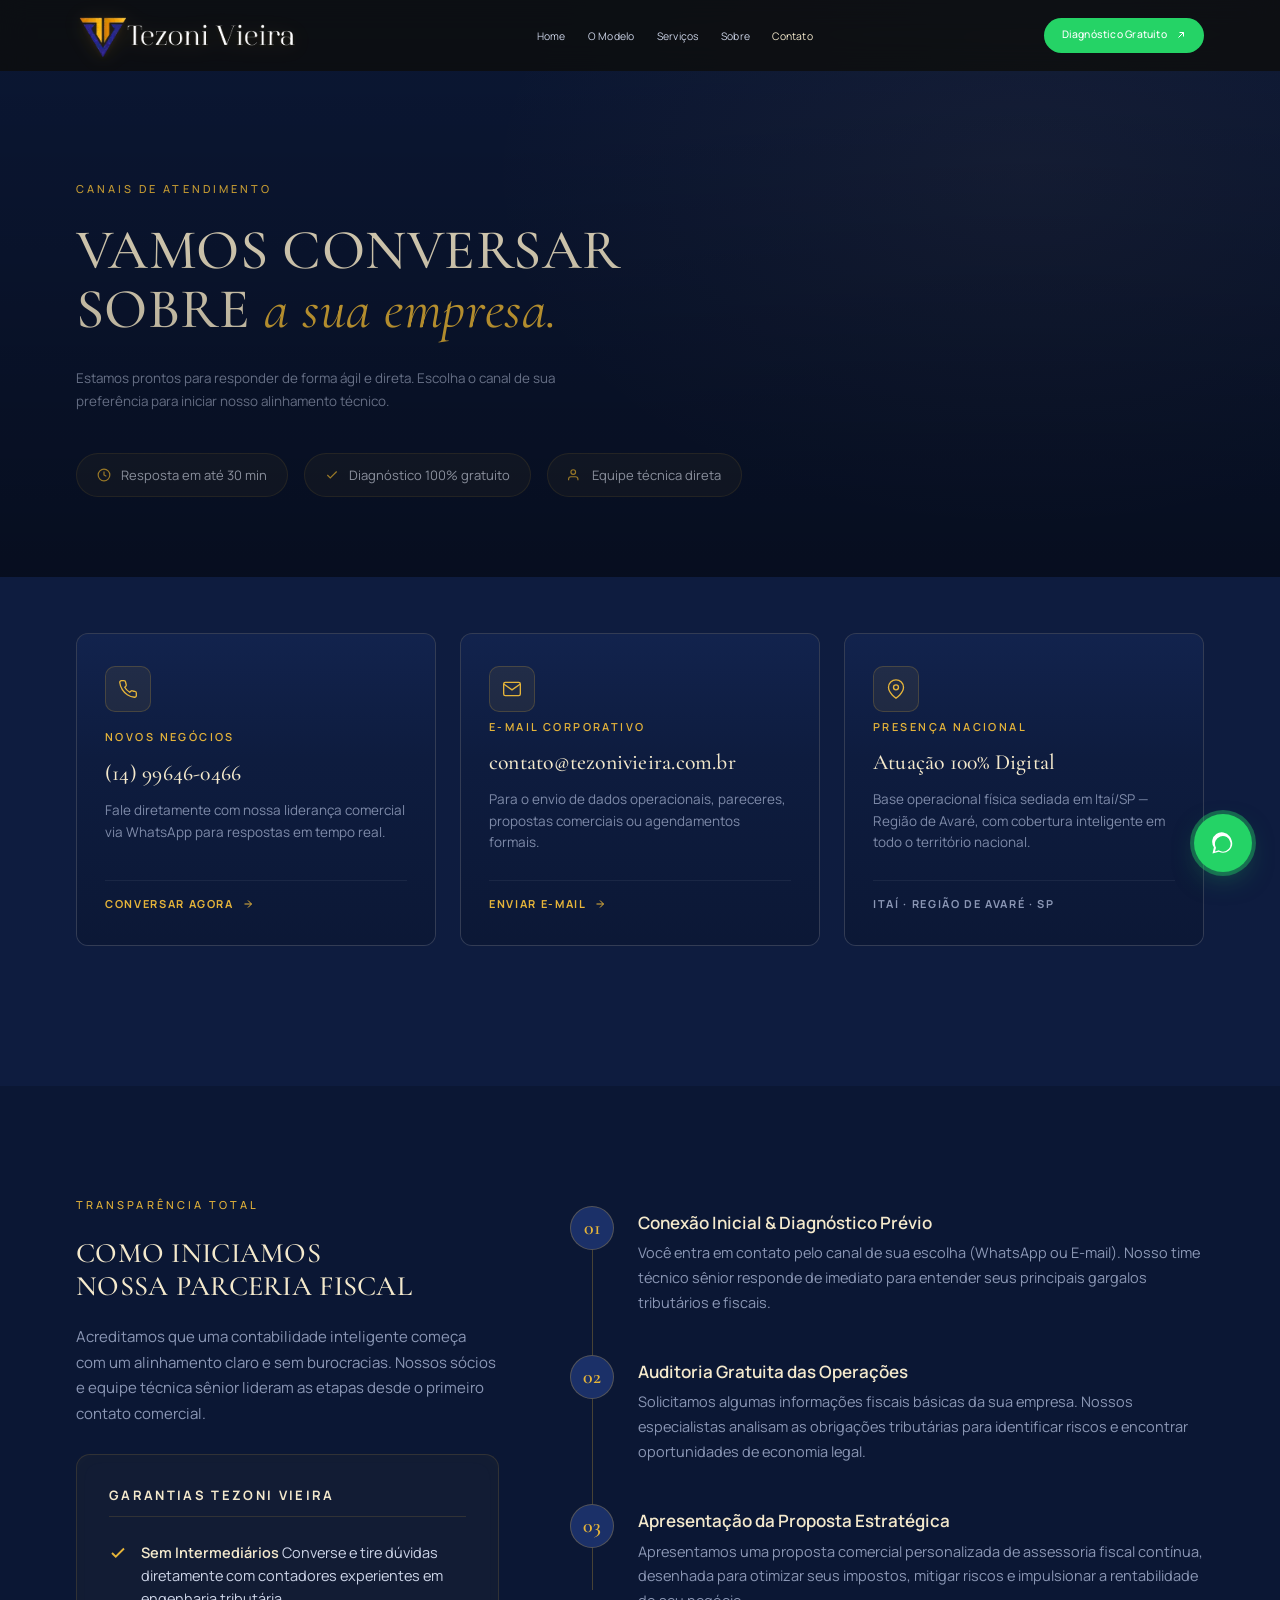
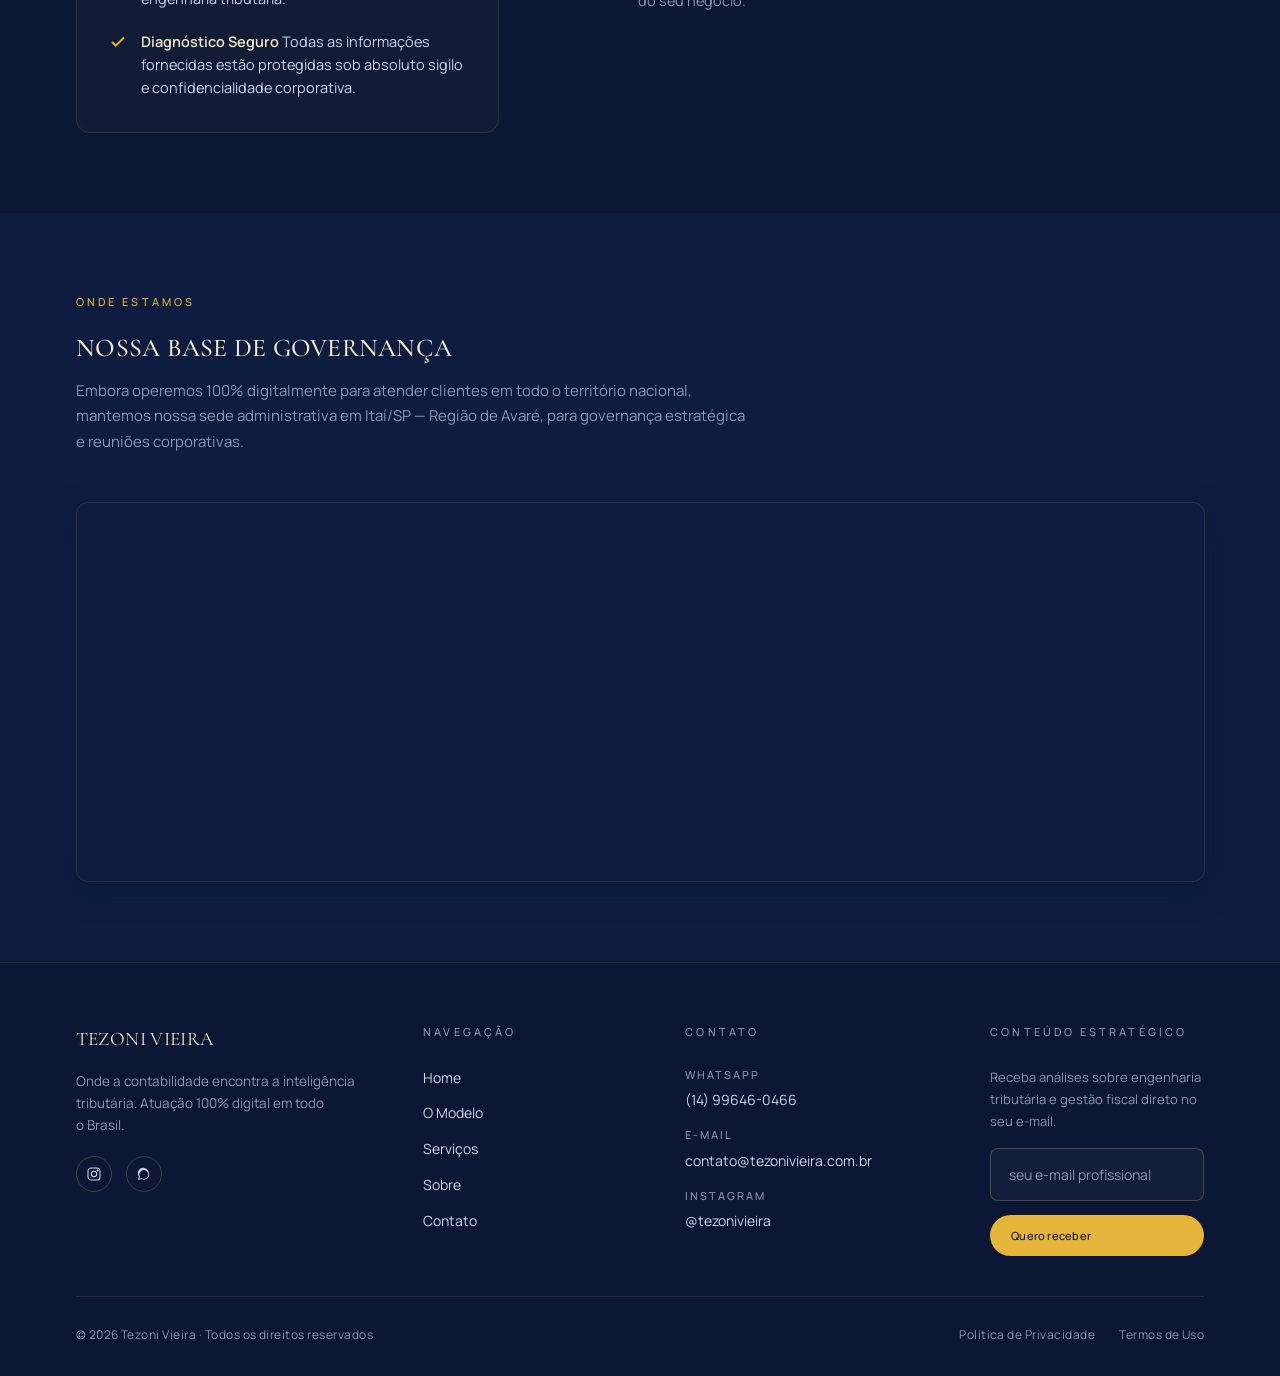
==== commit fa3bbc22: "Corrigir CLS e otimizar imagens para Lighthouse 95+ - Redimensionar hero (90KB→30KB) e logo (22KB→5K" ====
--- a/contato.html
+++ b/contato.html
@@ -14,8 +14,9 @@
   <meta name="description" content="Fale diretamente com os sócios e especialistas da Tezoni Vieira. Atendimento ágil, e-mail e diagnóstico tributário gratuito.">
   <link rel="preconnect" href="https://fonts.googleapis.com">
   <link rel="preconnect" href="https://fonts.gstatic.com" crossorigin>
-  <link href="https://fonts.googleapis.com/css2?family=Cormorant+Garamond:ital,wght@0,400;0,500;0,600;0,700;1,400;1,500;1,600&family=Manrope:wght@400;500;600;700&display=swap" rel="stylesheet">
   <link rel="stylesheet" href="styles.css">
+  <link rel="preload" as="style" href="https://fonts.googleapis.com/css2?family=Cormorant+Garamond:ital,wght@0,400;0,500;0,600;0,700;1,400;1,500;1,600&family=Manrope:wght@400;500;600;700&display=swap" onload="this.onload=null;this.rel='stylesheet'" crossorigin>
+  <noscript><link rel="stylesheet" href="https://fonts.googleapis.com/css2?family=Cormorant+Garamond:ital,wght@0,400;0,500;0,600;0,700;1,400;1,500;1,600&family=Manrope:wght@400;500;600;700&display=swap"></noscript>
   <style>
     /* ── Contato page styles ── */
 
@@ -329,7 +330,7 @@
 <header class="site-header" id="siteHeader">
   <div class="container nav">
     <a class="brand brand-mark" href="index.html" aria-label="Tezoni Vieira">
-      <img src="images/logo_premium.webp" alt="Tezoni Vieira" class="brand-logo brand-logo-premium">
+      <img src="images/logo_premium.webp" alt="Tezoni Vieira" class="brand-logo brand-logo-premium" width="280" height="78">
     </a>
     <nav><ul class="nav-links">
       <li><a href="index.html">Home</a></li>
--- a/styles.css
+++ b/styles.css
@@ -683,13 +683,14 @@
   .hero{padding:110px 0 60px}
   .hero-grid{grid-template-columns:1fr;gap:0}
   .hero .photo{
-    position:absolute;top:0;left:0;width:100%;height:100%;
-    object-fit:cover;object-position:center top;
-    opacity:0.18;z-index:0;
-    mask-image:none;-webkit-mask-image:none;
+    position:absolute;top:60px;left:0;width:100%;height:auto;
+    object-fit:contain;object-position:center top;
+    opacity:0.35;z-index:0;
+    -webkit-mask-image:linear-gradient(to bottom, black 50%, transparent 100%);
+    mask-image:linear-gradient(to bottom, black 50%, transparent 100%);
   }
   .hero::before{
-    background:linear-gradient(180deg, rgba(10,15,30,0.7) 0%, rgba(10,15,30,0.85) 100%);
+    background:linear-gradient(180deg, rgba(10,15,30,0.55) 0%, rgba(10,15,30,0.75) 100%);
     z-index:1;
   }
   .hero .float-chip.c-logo{display:none}
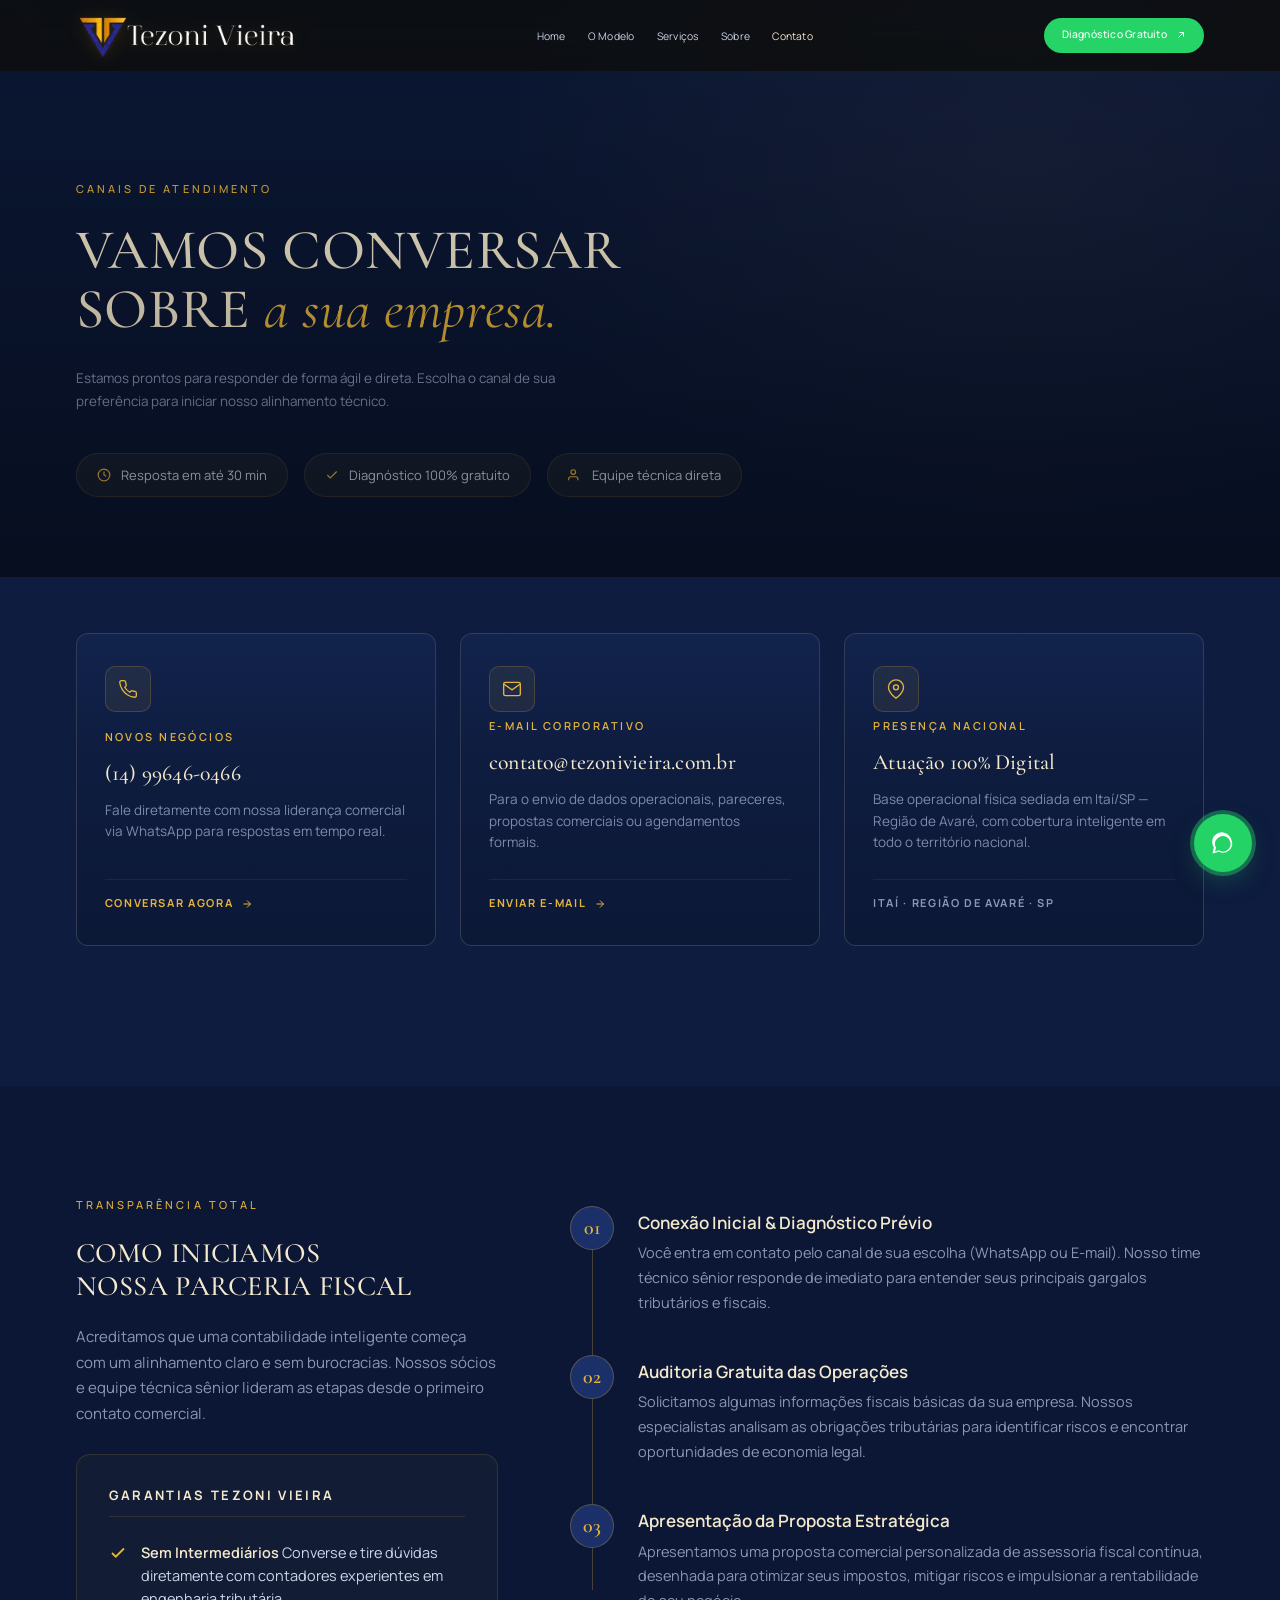
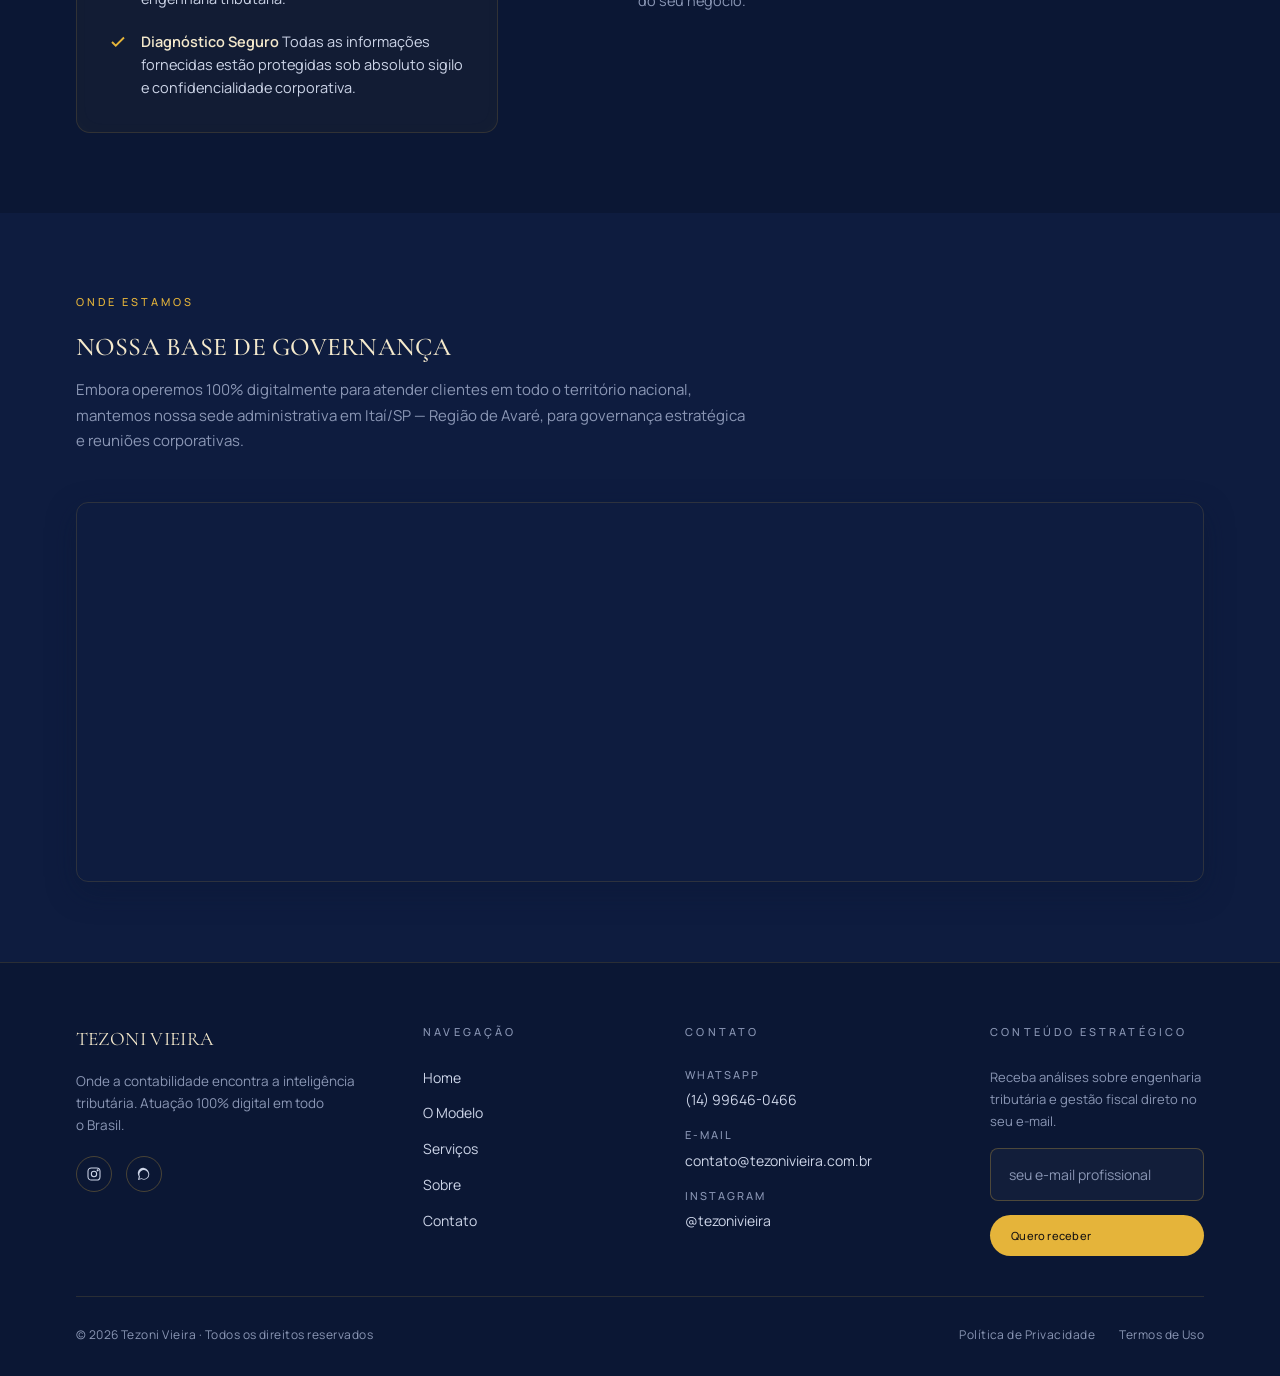
==== commit a20a2d90: "Otimizar velocidade mobile: reduzir animações, fontes e efeitos - Desabilitar backdrop-filter, pulse" ====
--- a/contato.html
+++ b/contato.html
@@ -14,9 +14,11 @@
   <meta name="description" content="Fale diretamente com os sócios e especialistas da Tezoni Vieira. Atendimento ágil, e-mail e diagnóstico tributário gratuito.">
   <link rel="preconnect" href="https://fonts.googleapis.com">
   <link rel="preconnect" href="https://fonts.gstatic.com" crossorigin>
-  <link rel="stylesheet" href="styles.css">
-  <link rel="preload" as="style" href="https://fonts.googleapis.com/css2?family=Cormorant+Garamond:ital,wght@0,400;0,500;0,600;0,700;1,400;1,500;1,600&family=Manrope:wght@400;500;600;700&display=swap" onload="this.onload=null;this.rel='stylesheet'" crossorigin>
-  <noscript><link rel="stylesheet" href="https://fonts.googleapis.com/css2?family=Cormorant+Garamond:ital,wght@0,400;0,500;0,600;0,700;1,400;1,500;1,600&family=Manrope:wght@400;500;600;700&display=swap"></noscript>
+  <style>:root{--bg:#0B1734;--bg-2:#0E1C3F;--bg-card:#152858;--bg-card-2:#1B3068;--line:rgba(229,180,58,0.14);--line-2:rgba(229,180,58,0.28);--tan:#E5B43A;--tan-soft:#F2C95A;--cream:#F4E9CC;--text:#cdd5e8;--text-soft:#8b97b5}*,*::before,*::after{box-sizing:border-box}html{scroll-behavior:smooth;background:var(--bg);font-size:80%}body{margin:0;font-family:'Manrope',ui-sans-serif,system-ui,sans-serif;font-size:1rem;line-height:1.7;color:var(--text);background:var(--bg);-webkit-font-smoothing:antialiased}img{display:block;max-width:100%}a{color:inherit;text-decoration:none}button{font:inherit;cursor:pointer;border:none;background:none;color:inherit}h1,h2,h3,h4{font-family:'Cormorant Garamond','Playfair Display',Georgia,serif;font-weight:500;color:var(--cream);margin:0;text-wrap:balance}h1,h2{text-transform:uppercase;letter-spacing:0.01em}h1{font-size:clamp(2.4rem,4.6vw,4.4rem);line-height:1.05}h2{font-size:clamp(1.9rem,3.4vw,3rem);line-height:1.1}p{margin:0 0 1em;color:var(--text)}.container{max-width:1180px;margin:0 auto;padding:0 2rem}.btn{display:inline-flex;align-items:center;gap:0.625rem;font-family:'Manrope',sans-serif;font-size:0.875rem;font-weight:500;padding:0.875rem 1.625rem;border-radius:999px;transition:transform .25s,background .25s;letter-spacing:0.02em}.btn-whatsapp{background:#25D366;color:#fff}.btn-tan{background:var(--tan);color:#1a1612}.site-header{position:fixed;top:0;left:0;right:0;z-index:80;padding:1.125rem 0;background:rgba(14,13,11,0.78);backdrop-filter:blur(14px);-webkit-backdrop-filter:blur(14px);border-bottom:1px solid transparent;transition:border-color .3s,background .3s}.nav{display:flex;align-items:center;justify-content:space-between;gap:2.5rem}.brand,.brand-mark{display:flex;align-items:center}.brand-logo{height:5rem;width:auto;position:relative;margin-top:-0.875rem;margin-bottom:-0.875rem}.brand-logo-premium{filter:drop-shadow(0 2px 10px rgba(229,180,58,0.16)) saturate(1.15) contrast(1.05)}.nav-links{display:flex;gap:1.75rem;list-style:none;margin:0;padding:0}.nav-links a{font-size:0.8125rem;font-weight:400;color:var(--text);letter-spacing:0.02em;padding:0.375rem 0;transition:color .2s;white-space:nowrap}.nav-cta{display:flex;align-items:center;gap:0.875rem}.nav-cta .btn{padding:0.6875rem 1.375rem;font-size:0.8125rem}.menu-toggle{display:none;width:2.5rem;height:2.5rem;align-items:center;justify-content:center}.menu-toggle span{display:block;width:1.375rem;height:1.5px;background:var(--cream);position:relative}.menu-toggle span::before,.menu-toggle span::after{content:"";position:absolute;left:0;width:1.375rem;height:1.5px;background:var(--cream)}.menu-toggle span::before{top:-0.375rem}.menu-toggle span::after{top:0.375rem}.reveal{opacity:0;transform:translateY(32px) scale(0.985);transition:opacity 1.2s cubic-bezier(0.16,1,0.3,1),transform 1.2s cubic-bezier(0.16,1,0.3,1)}.reveal.in{opacity:1;transform:translateY(0) scale(1)}@media(max-width:820px){.nav-links{display:none;position:absolute;top:100%;left:0;right:0;background:rgba(11,23,52,0.98);backdrop-filter:blur(16px);flex-direction:column;gap:0;padding:12px 0;border-bottom:1px solid var(--line-2)}.nav-links.nav-open{display:flex}.menu-toggle{display:flex}.nav-cta .btn span:not(.btn-arrow){display:none}.nav-cta .btn{padding:10px 16px}.brand-logo{height:44px;margin-top:-8px;margin-bottom:-8px}}@media(max-width:560px){h1{font-size:clamp(2rem,9vw,2.8rem)}}</style>
+  <link rel="preload" as="style" href="styles.css" onload="this.onload=null;this.rel='stylesheet'">
+  <noscript><link rel="stylesheet" href="styles.css"></noscript>
+  <link rel="preload" as="style" href="https://fonts.googleapis.com/css2?family=Cormorant+Garamond:ital,wght@0,400;0,500;0,700;1,400&family=Manrope:wght@400;500;700&display=swap" onload="this.onload=null;this.rel='stylesheet'" crossorigin>
+  <noscript><link rel="stylesheet" href="https://fonts.googleapis.com/css2?family=Cormorant+Garamond:ital,wght@0,400;0,500;0,700;1,400&family=Manrope:wght@400;500;700&display=swap"></noscript>
   <style>
     /* ── Contato page styles ── */
 
@@ -584,5 +586,6 @@
   }, { threshold: 0.1, rootMargin: '0px 0px -40px 0px' });
   reveals.forEach(r => obs.observe(r));
 </script>
+
 </body>
 </html>
--- a/styles.css
+++ b/styles.css
@@ -615,7 +615,6 @@
   opacity: 0;
   transform: translateY(32px) scale(0.985);
   transition: opacity 1.2s cubic-bezier(0.16, 1, 0.3, 1), transform 1.2s cubic-bezier(0.16, 1, 0.3, 1);
-  will-change: transform, opacity;
 }
 .reveal.in {
   opacity: 1;
@@ -625,7 +624,6 @@
   opacity: 0;
   transform: translateY(32px) scale(0.985);
   transition: opacity 1s cubic-bezier(0.16, 1, 0.3, 1), transform 1s cubic-bezier(0.16, 1, 0.3, 1);
-  will-change: transform, opacity;
 }
 .reveal-stagger.in > * {
   opacity: 1;
@@ -771,6 +769,11 @@
   /* WA FLOAT */
   .wa-float{width:50px;height:50px;bottom:20px;right:16px}
   .wa-float svg{width:24px;height:24px}
+
+  /* PERFORMANCE MOBILE */
+  .wa-float::before{animation:none}
+  .hero-visual .deco-circle{animation:none}
+  .site-header{backdrop-filter:none;-webkit-backdrop-filter:none;background:rgba(11,23,52,0.97)}
 }
 
 /* ==========================================================
--- a/styles.css
+++ b/styles.css
@@ -615,7 +615,6 @@
   opacity: 0;
   transform: translateY(32px) scale(0.985);
   transition: opacity 1.2s cubic-bezier(0.16, 1, 0.3, 1), transform 1.2s cubic-bezier(0.16, 1, 0.3, 1);
-  will-change: transform, opacity;
 }
 .reveal.in {
   opacity: 1;
@@ -625,7 +624,6 @@
   opacity: 0;
   transform: translateY(32px) scale(0.985);
   transition: opacity 1s cubic-bezier(0.16, 1, 0.3, 1), transform 1s cubic-bezier(0.16, 1, 0.3, 1);
-  will-change: transform, opacity;
 }
 .reveal-stagger.in > * {
   opacity: 1;
@@ -771,6 +769,11 @@
   /* WA FLOAT */
   .wa-float{width:50px;height:50px;bottom:20px;right:16px}
   .wa-float svg{width:24px;height:24px}
+
+  /* PERFORMANCE MOBILE */
+  .wa-float::before{animation:none}
+  .hero-visual .deco-circle{animation:none}
+  .site-header{backdrop-filter:none;-webkit-backdrop-filter:none;background:rgba(11,23,52,0.97)}
 }
 
 /* ==========================================================
